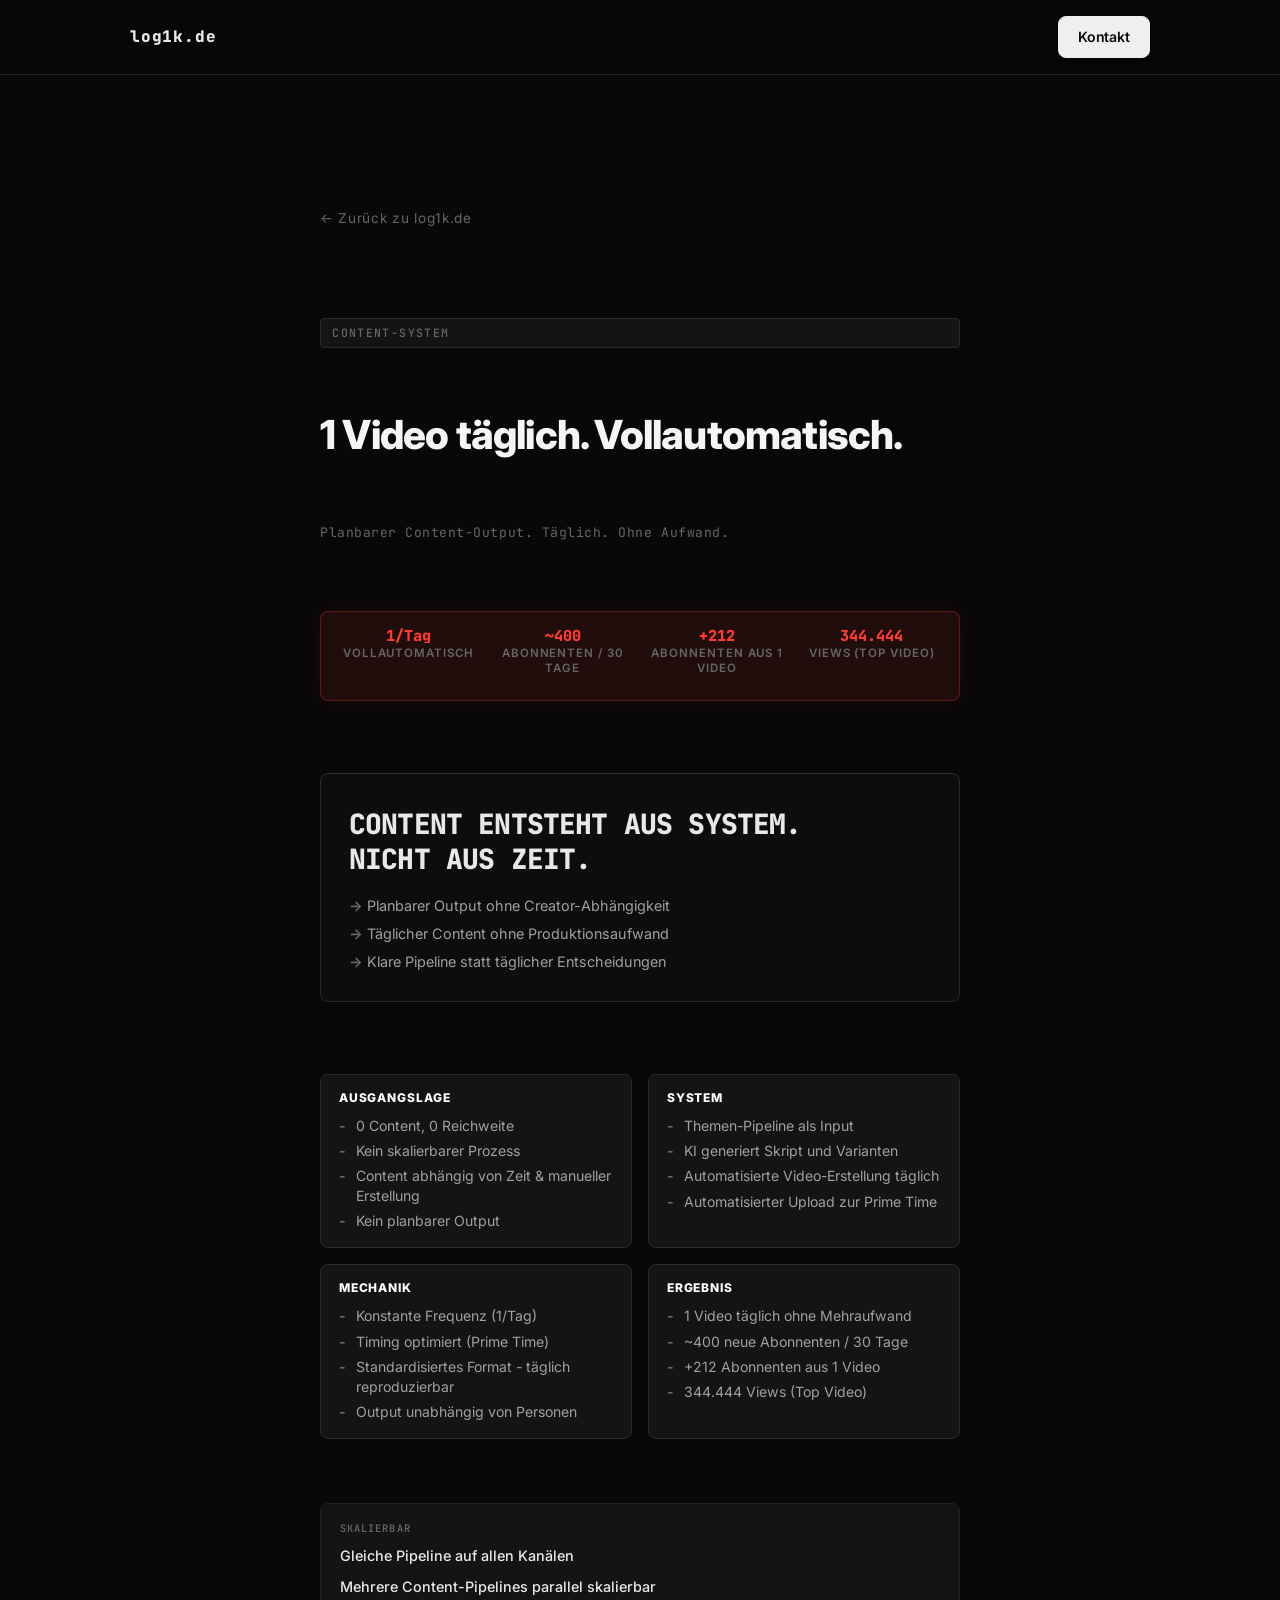
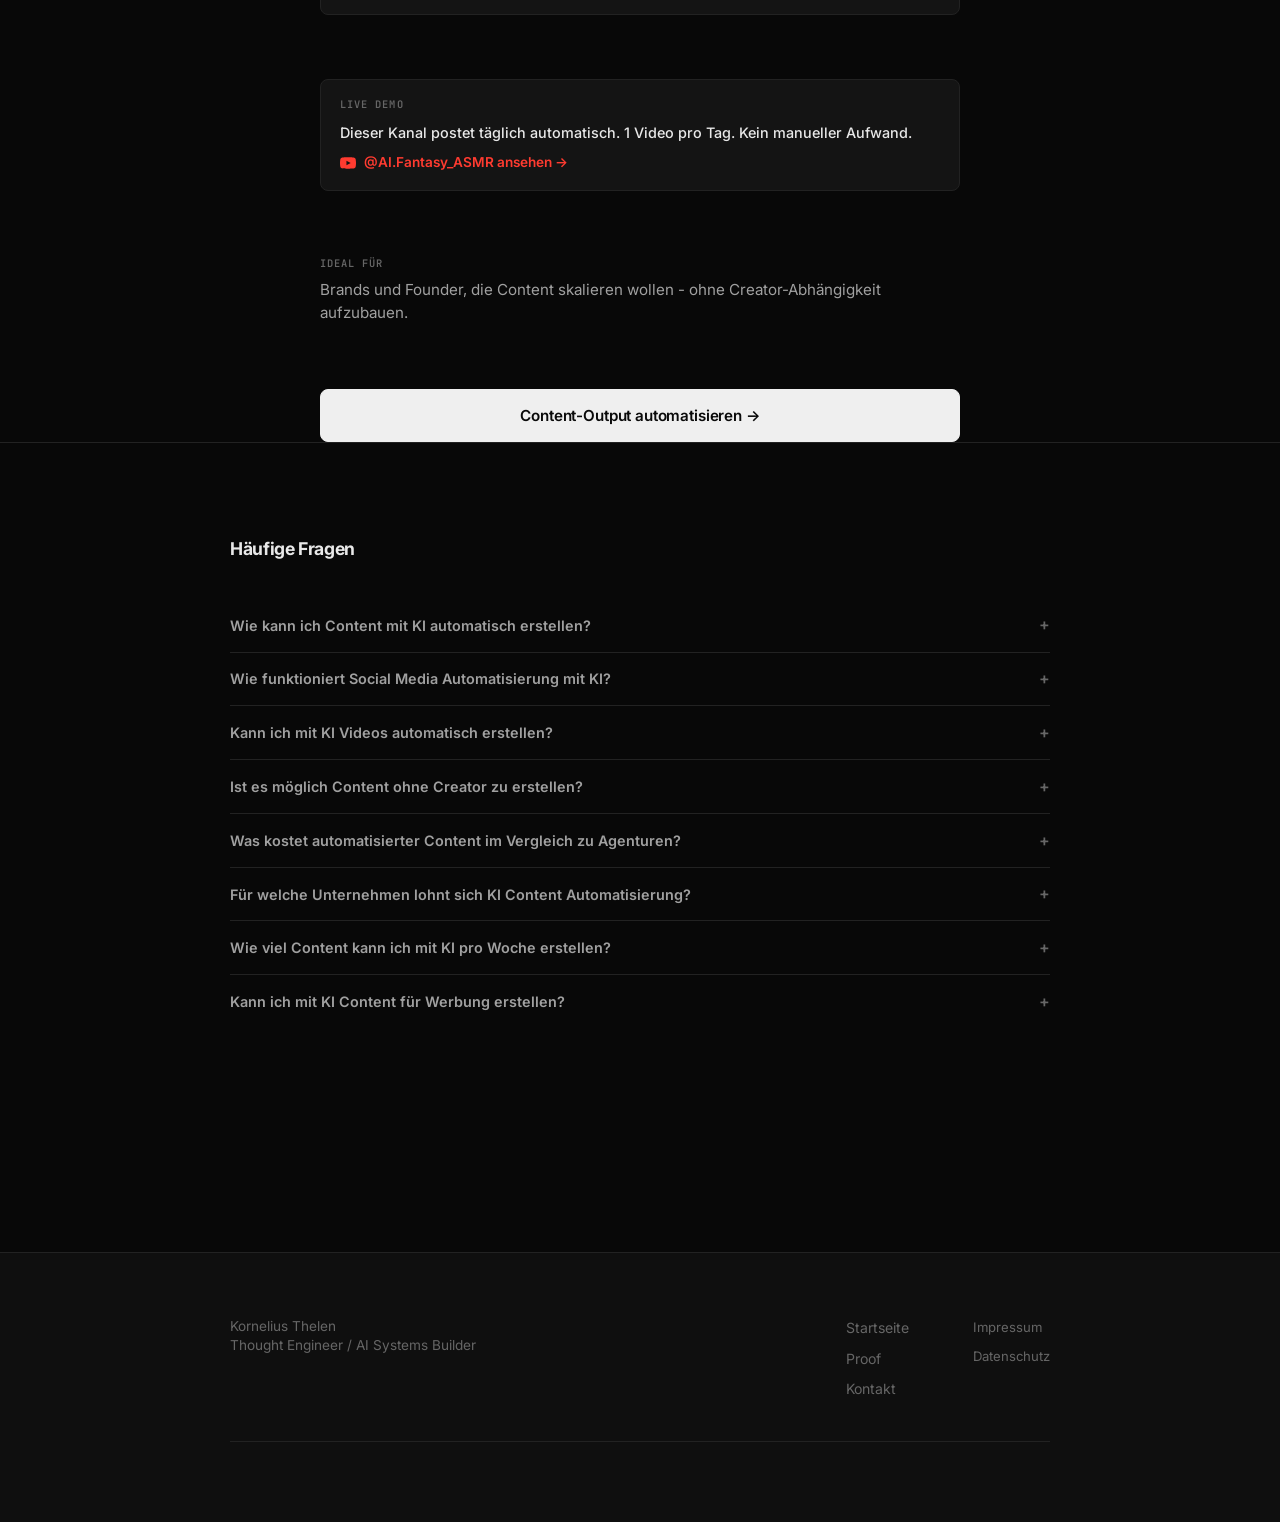
==== content-system.html @ c2e02986 "Rewrite all subpage FAQs: new format with 8 long-tail questions per page Two short sentences per ans" ====
<!DOCTYPE html>
<html lang="de">
<head>
  <meta charset="UTF-8">
  <meta name="viewport" content="width=device-width, initial-scale=1.0">
  <title>Content-System: 1 Video täglich vollautomatisch – Kornelius Thelen</title>
  <meta name="description" content="Planbarer Content-Output. Täglich. Ohne Aufwand. 1 Video/Tag vollautomatisch, ~400 Abonnenten in 30 Tagen, 344.444 Views. Wie das System funktioniert.">
  <link rel="canonical" href="https://log1k.de/content-system">
  <meta property="og:title" content="Content-System: 1 Video täglich. Vollautomatisch.">
  <meta property="og:description" content="Planbarer Content-Output. Täglich. Ohne Aufwand. ~400 Abonnenten / 30 Tage. 344.444 Views (Top Video).">
  <meta property="og:type" content="article">
  <meta property="og:url" content="https://log1k.de/content-system">
  <meta property="og:image" content="https://log1k.de/og-image.jpg">
  <meta property="og:locale" content="de_DE">
  <meta name="twitter:card" content="summary_large_image">
  <meta name="twitter:title" content="Content-System: 1 Video täglich. Vollautomatisch.">
  <meta name="twitter:description" content="Planbarer Content-Output. Täglich. Ohne Aufwand. ~400 Abonnenten / 30 Tage.">
  <meta name="twitter:image" content="https://log1k.de/og-image.jpg">
  <script type="application/ld+json">
  {
    "@context": "https://schema.org",
    "@type": "Article",
    "headline": "Content-System: 1 Video täglich. Vollautomatisch.",
    "description": "Planbarer Content-Output täglich ohne Aufwand durch automatisierte Content-Pipeline.",
    "author": { "@type": "Person", "name": "Kornelius Thelen", "url": "https://log1k.de" },
    "publisher": { "@type": "Person", "name": "Kornelius Thelen", "url": "https://log1k.de" },
    "url": "https://log1k.de/content-system"
  }
  </script>
  <link rel="preconnect" href="https://fonts.googleapis.com">
  <link rel="preconnect" href="https://fonts.gstatic.com" crossorigin>
  <link href="https://fonts.googleapis.com/css2?family=Inter:wght@300;400;500;600;700;800;900&family=JetBrains+Mono:wght@400;500&display=swap" rel="stylesheet">
  <link rel="stylesheet" href="style.css">
  <style>
    .cs-page { padding-top: calc(5rem + var(--space-3xl)); padding-bottom: var(--space-3xl); min-height: 80vh; }
    .cs-body { max-width: 640px; margin: 0 auto; display: flex; flex-direction: column; gap: var(--space-xl); }
    .cs-back { display: inline-flex; align-items: center; gap: 0.4rem; color: var(--text-3); font-size: 0.85rem; text-decoration: none; font-family: var(--font-mono); letter-spacing: 0.05em; transition: color 0.2s; margin-bottom: var(--space-md); }
    .cs-back:hover { color: var(--text); }
  </style>
</head>
<body>

  <nav class="nav" id="nav">
    <div class="nav__inner">
      <a href="/" class="nav__logo" aria-label="log1k.de" style="display:flex;align-items:center;gap:0.5rem;color:var(--text);text-decoration:none;font-weight:800;font-size:1rem;">log1k.de</a>
      <ul class="nav__links" role="list" style="display:none"></ul>
      <a href="/#kontakt" class="btn btn--nav">Kontakt</a>
      <button class="nav__burger" id="navBurger" aria-label="Menu öffnen" aria-expanded="false" style="display:none">
        <span></span><span></span><span></span>
      </button>
    </div>
  </nav>

  <main class="cs-page">
    <div class="container">
      <div class="cs-body">
        <a href="/" class="cs-back">← Zurück zu log1k.de</a>

        <div class="modal__label label label--accent">Content-System</div>
        <h1 style="font-size:clamp(1.75rem,4vw,2.5rem);font-weight:800;line-height:1.15;margin:0;">1 Video täglich. Vollautomatisch.</h1>
        <p class="modal__usecase">Planbarer Content-Output. Täglich. Ohne Aufwand.</p>

        <div class="modal__result-hero">
          <div class="modal__result-item">
            <span class="modal__result-num">1/Tag</span>
            <span class="modal__result-label">vollautomatisch</span>
          </div>
          <div class="modal__result-item">
            <span class="modal__result-num">~400</span>
            <span class="modal__result-label">Abonnenten / 30 Tage</span>
          </div>
          <div class="modal__result-item">
            <span class="modal__result-num">+212</span>
            <span class="modal__result-label">Abonnenten aus 1 Video</span>
          </div>
          <div class="modal__result-item">
            <span class="modal__result-num">344.444</span>
            <span class="modal__result-label">Views (Top Video)</span>
          </div>
        </div>

        <div class="modal__property">
          <p class="modal__property-claim">Content entsteht aus System.<br>Nicht aus Zeit.</p>
          <ul class="modal__list">
            <li>Planbarer Output ohne Creator-Abhängigkeit</li>
            <li>Täglicher Content ohne Produktionsaufwand</li>
            <li>Klare Pipeline statt täglicher Entscheidungen</li>
          </ul>
        </div>

        <div class="modal__blocks">
          <div class="modal__block">
            <h2 style="font-size:0.75rem;font-weight:800;color:#fff;text-transform:uppercase;font-family:var(--font-mono);letter-spacing:0.08em;margin:0 0 0.75rem;">Ausgangslage</h2>
            <ul class="modal__list">
              <li>0 Content, 0 Reichweite</li>
              <li>Kein skalierbarer Prozess</li>
              <li>Content abhängig von Zeit & manueller Erstellung</li>
              <li>Kein planbarer Output</li>
            </ul>
          </div>
          <div class="modal__block">
            <h2 style="font-size:0.75rem;font-weight:800;color:#fff;text-transform:uppercase;font-family:var(--font-mono);letter-spacing:0.08em;margin:0 0 0.75rem;">System</h2>
            <ul class="modal__list">
              <li>Themen-Pipeline als Input</li>
              <li>KI generiert Skript und Varianten</li>
              <li>Automatisierte Video-Erstellung täglich</li>
              <li>Automatisierter Upload zur Prime Time</li>
            </ul>
          </div>
          <div class="modal__block">
            <h2 style="font-size:0.75rem;font-weight:800;color:#fff;text-transform:uppercase;font-family:var(--font-mono);letter-spacing:0.08em;margin:0 0 0.75rem;">Mechanik</h2>
            <ul class="modal__list">
              <li>Konstante Frequenz (1/Tag)</li>
              <li>Timing optimiert (Prime Time)</li>
              <li>Standardisiertes Format - täglich reproduzierbar</li>
              <li>Output unabhängig von Personen</li>
            </ul>
          </div>
          <div class="modal__block">
            <h2 style="font-size:0.75rem;font-weight:800;color:#fff;text-transform:uppercase;font-family:var(--font-mono);letter-spacing:0.08em;margin:0 0 0.75rem;">Ergebnis</h2>
            <ul class="modal__list">
              <li>1 Video täglich ohne Mehraufwand</li>
              <li>~400 neue Abonnenten / 30 Tage</li>
              <li>+212 Abonnenten aus 1 Video</li>
              <li>344.444 Views (Top Video)</li>
            </ul>
          </div>
        </div>

        <div class="modal__example">
          <div class="modal__example-label">Skalierbar</div>
          <p>Gleiche Pipeline auf allen Kanälen</p>
          <p>Mehrere Content-Pipelines parallel skalierbar</p>
        </div>

        <div class="modal__example">
          <div class="modal__example-label">Live Demo</div>
          <p>Dieser Kanal postet täglich automatisch. 1 Video pro Tag. Kein manueller Aufwand.</p>
          <a href="https://www.youtube.com/@AI.Fantasy_ASMR/shorts" target="_blank" rel="noopener" class="modal__link">
            <svg width="16" height="16" viewBox="0 0 24 24" fill="currentColor"><path d="M23.5 6.2a3 3 0 0 0-2.1-2.1C19.5 3.5 12 3.5 12 3.5s-7.5 0-9.4.6A3 3 0 0 0 .5 6.2 31.2 31.2 0 0 0 0 12a31.2 31.2 0 0 0 .5 5.8 3 3 0 0 0 2.1 2.1c1.9.6 9.4.6 9.4.6s7.5 0 9.4-.6a3 3 0 0 0 2.1-2.1A31.2 31.2 0 0 0 24 12a31.2 31.2 0 0 0-.5-5.8zM9.7 15.5V8.5l6.3 3.5-6.3 3.5z"/></svg>
            @AI.Fantasy_ASMR ansehen →
          </a>
        </div>

        <div class="modal__ideal">
          <div class="modal__example-label">Ideal für</div>
          <p>Brands und Founder, die Content skalieren wollen - ohne Creator-Abhängigkeit aufzubauen.</p>
        </div>

        <button class="btn btn--primary" data-open-contact="Content-Pipeline aufsetzen">Content-Output automatisieren →</button>
      </div>
    </div>

  <section class="cs-faq">
    <div class="container">
      <h2 class="cs-faq__title">Häufige Fragen</h2>
      <div class="cs-faq__list">
        <details class="cs-faq__item">
          <summary class="cs-faq__question">Wie kann ich Content mit KI automatisch erstellen?</summary>
          <p class="cs-faq__answer">Mit einem KI-System lassen sich Bilder und Videos automatisiert generieren.<br>Einmal definiert, produziert das System täglich neuen Content - ohne Creator oder Shooting.</p>
        </details>
        <details class="cs-faq__item">
          <summary class="cs-faq__question">Wie funktioniert Social Media Automatisierung mit KI?</summary>
          <p class="cs-faq__answer">Die KI erstellt Inhalte und veröffentlicht sie automatisch auf Plattformen wie Instagram oder TikTok.<br>Format, Timing und Stil werden vorher festgelegt und dann systematisch umgesetzt.</p>
        </details>
        <details class="cs-faq__item">
          <summary class="cs-faq__question">Kann ich mit KI Videos automatisch erstellen?</summary>
          <p class="cs-faq__answer">Ja. KI kann aus Bildern oder Prompts direkt Videos erzeugen.<br>Diese sind sofort für Social Media oder Ads nutzbar - ohne klassische Videoproduktion.</p>
        </details>
        <details class="cs-faq__item">
          <summary class="cs-faq__question">Ist es möglich Content ohne Creator zu erstellen?</summary>
          <p class="cs-faq__answer">Ja. KI-generierte Personas ersetzen klassische Creator vollständig.<br>Der Content entsteht automatisiert und bleibt dabei konsistent im Stil.</p>
        </details>
        <details class="cs-faq__item">
          <summary class="cs-faq__question">Was kostet automatisierter Content im Vergleich zu Agenturen?</summary>
          <p class="cs-faq__answer">Deutlich weniger.<br>Da kein Shooting, kein Team und keine laufende Produktion nötig ist, sinken die Kosten massiv.</p>
        </details>
        <details class="cs-faq__item">
          <summary class="cs-faq__question">Für welche Unternehmen lohnt sich KI Content Automatisierung?</summary>
          <p class="cs-faq__answer">Für alle, die regelmäßig Content brauchen.<br>Besonders sinnvoll ist es für Unternehmen, die skalieren wollen ohne mehr Ressourcen einzusetzen.</p>
        </details>
        <details class="cs-faq__item">
          <summary class="cs-faq__question">Wie viel Content kann ich mit KI pro Woche erstellen?</summary>
          <p class="cs-faq__answer">Theoretisch unbegrenzt.<br>Das System kann täglich Content produzieren, ohne zusätzlichen Aufwand.</p>
        </details>
        <details class="cs-faq__item">
          <summary class="cs-faq__question">Kann ich mit KI Content für Werbung erstellen?</summary>
          <p class="cs-faq__answer">Ja.<br>Die Inhalte werden direkt für Ads aufbereitet und können sofort eingesetzt werden.</p>
        </details>
      </div>
    </div>
  </section>
  </main>

  <footer class="footer">
    <div class="container">
      <div class="footer__inner">
        <div class="footer__brand">
          <p>Kornelius Thelen<br>Thought Engineer / AI Systems Builder</p>
        </div>
        <div class="footer__links">
          <a href="/">Startseite</a>
          <a href="/#proof">Proof</a>
          <a href="mailto:hallo@log1k.de">Kontakt</a>
        </div>
        <div class="footer__legal">
          <a href="/impressum">Impressum</a>
          <a href="/datenschutz">Datenschutz</a>
        </div>
      </div>
    </div>
  </footer>

  <!-- CONTACT MODAL -->
  <div class="modal-overlay" id="contactModal" style="display:none;" role="dialog" aria-modal="true" aria-labelledby="contactModalTitle">
    <div class="modal">
      <button class="modal__close" id="contactModalClose" aria-label="Schließen">
        <svg width="14" height="14" viewBox="0 0 14 14" fill="none"><path d="M1 1L13 13M13 1L1 13" stroke="currentColor" stroke-width="1.5" stroke-linecap="round"/></svg>
      </button>
      <div class="modal__body contact-modal__body">
        <div style="text-align:center;">
          <div class="modal__label label label--accent" style="display:inline-block;margin-bottom:0.5rem;">Kontakt</div>
          <h3 id="contactModalTitle" style="font-size:1.3rem;font-weight:800;">Anfrage</h3>
        </div>
        <div class="contact-success" id="contactSuccess" style="display:none;">
          <p><strong>Nachricht gesendet.</strong><br>Ich melde mich so schnell wie möglich bei dir.</p>
        </div>
        <form id="contactForm" novalidate>
          <input type="text" name="website" tabindex="-1" autocomplete="off" style="display:none">
          <input type="hidden" name="subject" id="contactSubject">
          <div class="cfield" id="field-name">
            <input type="text" id="contactName" name="name" placeholder="Name" required autocomplete="name" style="background:#141414!important;color:#E8E8E8!important;width:100%;display:block;">
            <span class="cfield__error" style="display:none">Bitte gib deinen Namen ein.</span>
          </div>
          <div class="cfield" id="field-email">
            <input type="email" id="contactEmail" name="email" placeholder="E-Mail" required autocomplete="email" style="background:#141414!important;color:#E8E8E8!important;width:100%;display:block;">
            <span class="cfield__error" style="display:none">Bitte gib eine gültige E-Mail-Adresse ein.</span>
          </div>
          <div class="cfield" id="field-message">
            <textarea id="contactMessage" name="message" rows="4" placeholder="Nachricht" required style="background:#141414!important;color:#E8E8E8!important;width:100%;display:block;"></textarea>
            <span class="cfield__error" style="display:none">Bitte schreib eine Nachricht.</span>
          </div>
          <div class="cfield-check" id="field-datenschutz">
            <input type="checkbox" id="contactDatenschutz" required>
            <label for="contactDatenschutz">Ich stimme der Verarbeitung meiner Daten zu. <a href="/datenschutz" target="_blank" rel="noopener">Datenschutzerklärung</a></label>
          </div>
          <div class="cform-error" id="contactFormError" role="alert" style="display:none"></div>
          <button type="submit" class="btn btn--primary" id="contactSubmit" style="width:100%;margin-top:0.25rem;">Nachricht senden</button>
        </form>
      </div>
    </div>
  </div>

  <script src="script.js"></script>
  <script>
    (function () {
      var modal = document.getElementById('contactModal');
      var closeBtn = document.getElementById('contactModalClose');
      var titleEl = document.getElementById('contactModalTitle');
      var subjectEl = document.getElementById('contactSubject');
      var form = document.getElementById('contactForm');
      var submitBtn = document.getElementById('contactSubmit');
      var formError = document.getElementById('contactFormError');
      var formSuccess = document.getElementById('contactSuccess');
      var EMAIL_RE = /^[^\s@]+@[^\s@]+\.[^\s@]+$/;
      function openContactModal(subject) {
        titleEl.textContent = subject;
        subjectEl.value = subject;
        modal.style.display = 'flex';
        requestAnimationFrame(function () { modal.classList.add('open'); });
        document.body.style.overflow = 'hidden';
      }
      function closeContactModal() {
        modal.classList.remove('open');
        modal.addEventListener('transitionend', function () { modal.style.display = 'none'; }, { once: true });
        document.body.style.overflow = '';
      }
      document.addEventListener('click', function (e) {
        var btn = e.target.closest('[data-open-contact]');
        if (btn) { e.preventDefault(); openContactModal(btn.dataset.openContact); }
      });
      closeBtn.addEventListener('click', closeContactModal);
      modal.addEventListener('click', function (e) { if (e.target === modal) closeContactModal(); });
      document.addEventListener('keydown', function (e) { if (e.key === 'Escape' && modal.classList.contains('open')) closeContactModal(); });
      function setFieldError(id, show) {
        var el = document.getElementById(id); if (!el) return;
        var wrap = el.closest('.cfield'); if (!wrap) return;
        wrap.classList[show ? 'add' : 'remove']('has-error');
        var err = wrap.querySelector('.cfield__error');
        if (err) err.style.display = show ? 'block' : 'none';
      }
      function validate(name, email, message) {
        var ok = true;
        var check = document.getElementById('contactDatenschutz');
        setFieldError('contactName', !name); if (!name) ok = false;
        setFieldError('contactEmail', !email || !EMAIL_RE.test(email)); if (!email || !EMAIL_RE.test(email)) ok = false;
        setFieldError('contactMessage', !message); if (!message) ok = false;
        if (check && !check.checked) { check.closest('.cfield-check').classList.add('has-error'); ok = false; }
        else if (check) { check.closest('.cfield-check').classList.remove('has-error'); }
        return ok;
      }
      function setLoading(on) {
        submitBtn.disabled = on;
        submitBtn.textContent = on ? 'Wird gesendet\u2026' : 'Nachricht senden';
      }
      ['contactName', 'contactEmail', 'contactMessage'].forEach(function (id) {
        var el = document.getElementById(id); if (!el) return;
        el.addEventListener('blur', function () {
          var v = el.value.trim();
          if (id === 'contactName') setFieldError(id, !v);
          if (id === 'contactEmail') setFieldError(id, !v || !EMAIL_RE.test(v));
          if (id === 'contactMessage') setFieldError(id, !v);
        });
      });
      form.addEventListener('submit', function (e) {
        e.preventDefault();
        formError.style.display = 'none';
        var name = document.getElementById('contactName').value.trim();
        var email = document.getElementById('contactEmail').value.trim();
        var message = document.getElementById('contactMessage').value.trim();
        var subject = subjectEl.value;
        var website = form.querySelector('[name="website"]').value;
        var fullMessage = (subject ? 'CTA: ' + subject + '\n\n' : '') + message;
        if (!validate(name, email, message)) {
          var first = form.querySelector('.cfield.has-error input, .cfield.has-error textarea');
          if (first) first.focus();
          return;
        }
        if (website) return;
        setLoading(true);
        fetch('https://log1k.de/functions/contact', {
          method: 'POST',
          headers: { 'Content-Type': 'application/json' },
          body: JSON.stringify({ name: name, email: email, message: fullMessage })
        }).then(function (r) {
          if (!r.ok) throw new Error('Server error');
          form.style.display = 'none';
          formSuccess.style.display = 'block';
        }).catch(function () {
          formError.textContent = 'Fehler beim Senden. Bitte versuch es erneut oder schreib direkt an hallo@log1k.de';
          formError.style.display = 'block';
          setLoading(false);
        });
      });
    })();
  </script>
</body>
</html>
---- style.css ----
/* =========================================
   KORNELIUS THELEN - LOG1K.DE
   Premium Dark Design System
   ========================================= */

/* --- RESET & BASE --- */
*, *::before, *::after {
  box-sizing: border-box;
  margin: 0;
  padding: 0;
}

html {
  font-size: 16px;
  scroll-behavior: smooth;
  -webkit-text-size-adjust: 100%;
}

body {
  font-family: 'Inter', -apple-system, BlinkMacSystemFont, 'Segoe UI', sans-serif;
  background-color: #080808;
  color: #E8E8E8;
  line-height: 1.6;
  overflow-x: hidden;
}

img, picture, video, canvas, svg {
  display: block;
  max-width: 100%;
}

input, button, textarea, select {
  font: inherit;
}

p, h1, h2, h3, h4, h5, h6 {
  overflow-wrap: break-word;
}

ul[role="list"] {
  list-style: none;
}

/* --- DESIGN TOKENS --- */
:root {
  --bg:            #080808;
  --bg-2:          #0f0f0f;
  --bg-3:          #141414;
  --bg-4:          #1a1a1a;
  --border:        #222222;
  --border-2:      #2a2a2a;
  --text:          #E8E8E8;
  --text-2:        #A0A0A0;
  --text-3:        #666666;
  --accent:        #FF3B30;
  --accent-dim:    rgba(255, 59, 48, 0.12);
  --accent-hover:  #E02D22;
  --mono:          'JetBrains Mono', 'Courier New', monospace;

  --space-xs:   0.5rem;
  --space-sm:   1rem;
  --space-md:   1.5rem;
  --space-lg:   2.5rem;
  --space-xl:   4rem;
  --space-2xl:  6rem;
  --space-3xl:  8rem;

  --max-w:      900px;
  --max-w-wide: 1100px;

  --radius-sm:  4px;
  --radius-md:  8px;
  --radius-lg:  12px;

  --transition: 0.18s ease;
}

/* --- TYPOGRAPHY SCALE --- */
h1, h2, h3, h4 {
  line-height: 1.1;
  letter-spacing: -0.02em;
  font-weight: 800;
  color: #F5F5F5;
}

h1 { font-size: clamp(2.4rem, 5.5vw, 4.2rem); }
h2 { font-size: clamp(1.9rem, 4vw, 3rem); }
h3 { font-size: clamp(1.2rem, 2.5vw, 1.6rem); }
h4 { font-size: 1.1rem; font-weight: 700; }

p {
  color: var(--text-2);
  font-size: 1.05rem;
  max-width: 68ch;
}

strong { color: var(--text); font-weight: 600; }

a {
  color: inherit;
  text-decoration: none;
  transition: color var(--transition);
}

/* --- LAYOUT --- */
.container {
  width: 100%;
  max-width: var(--max-w);
  margin: 0 auto;
  padding: 0 var(--space-lg);
}

.section {
  padding: var(--space-3xl) 0;
  border-top: 1px solid var(--border);
}

.section__label {
  margin-bottom: var(--space-md);
}

.section__headline {
  margin-bottom: var(--space-md);
}

.section__intro {
  font-size: 1.15rem;
  margin-bottom: var(--space-xl);
  max-width: 60ch;
  color: var(--text-2);
}

/* --- LABELS --- */
.label {
  display: inline-block;
  font-family: var(--mono);
  font-size: 0.72rem;
  font-weight: 500;
  letter-spacing: 0.12em;
  text-transform: uppercase;
  color: var(--text-3);
  padding: 0.3rem 0.7rem;
  border: 1px solid var(--border-2);
  border-radius: var(--radius-sm);
  background: var(--bg-3);
}

.label--accent {
  color: var(--text-3);
  border-color: var(--border-2);
  background: var(--bg-3);
}

/* --- ACCENT --- */
.accent {
  color: var(--accent);
}

/* --- BUTTONS --- */
.btn {
  display: inline-flex;
  align-items: center;
  justify-content: center;
  gap: 0.5rem;
  padding: 0.85rem 1.75rem;
  border-radius: var(--radius-md);
  font-size: 0.95rem;
  font-weight: 600;
  letter-spacing: -0.01em;
  cursor: pointer;
  border: 1.5px solid transparent;
  transition: all var(--transition);
  white-space: nowrap;
}

.btn--primary {
  background: #EFEFEF;
  color: #0A0A0A;
  border-color: #EFEFEF;
}

.btn--primary:hover {
  background: #FFFFFF;
  border-color: #FFFFFF;
  transform: translateY(-1px);
  box-shadow: 0 4px 20px rgba(255, 255, 255, 0.08);
}

.btn--primary:focus-visible {
  outline: 2px solid #FFFFFF;
  outline-offset: 3px;
}

.btn--primary:active {
  background: #D4D4D4;
  border-color: #D4D4D4;
  transform: translateY(0);
  box-shadow: none;
}

.btn--ghost {
  background: transparent;
  color: var(--text-2);
  border-color: rgba(255,255,255,0.15);
}

.btn--ghost:hover {
  color: var(--text);
  border-color: rgba(255,255,255,0.30);
  background: rgba(255,255,255,0.04);
}

.btn--outline {
  background: transparent;
  color: var(--text);
  border-color: var(--border-2);
}

.btn--outline:hover {
  border-color: var(--text-3);
}

.btn--nav {
  margin-left: auto;
  padding: 0.55rem 1.2rem;
  font-size: 0.88rem;
  background: #EFEFEF;
  color: #0A0A0A;
  border-color: #EFEFEF;
}

.btn--nav:hover {
  background: #FFFFFF;
  border-color: #FFFFFF;
}

.btn--nav:active {
  background: #D4D4D4;
  border-color: #D4D4D4;
}

.btn--large {
  padding: 1.1rem 2.5rem;
  font-size: 1.05rem;
}

/* === NAVIGATION === */
.nav {
  position: fixed;
  top: 0;
  left: 0;
  right: 0;
  z-index: 100;
  background: rgba(8, 8, 8, 0.92);
  backdrop-filter: blur(16px);
  -webkit-backdrop-filter: blur(16px);
  border-bottom: 1px solid var(--border);
  transition: background var(--transition);
}

.nav__inner {
  display: flex;
  align-items: center;
  gap: var(--space-lg);
  max-width: var(--max-w-wide);
  margin: 0 auto;
  padding: 1rem var(--space-lg);
}

.nav__logo {
  font-family: var(--mono);
  font-size: 1.1rem;
  font-weight: 700;
  color: var(--text);
  letter-spacing: 0.05em;
  flex-shrink: 0;
}

.nav__links {
  display: flex;
  align-items: center;
  gap: var(--space-lg);
  list-style: none;
}

.nav__links a {
  font-size: 0.9rem;
  color: var(--text-3);
  font-weight: 500;
  transition: color var(--transition);
}

.nav__links a:hover {
  color: var(--text);
}

.nav__links a.active {
  color: var(--accent);
}

.nav__burger {
  display: none;
  flex-direction: column;
  gap: 5px;
  background: none;
  border: none;
  cursor: pointer;
  padding: 4px;
  margin-left: auto;
}

.nav__burger span {
  display: block;
  width: 22px;
  height: 2px;
  background: var(--text-2);
  transition: all var(--transition);
  border-radius: 2px;
}

.nav__burger.active span:nth-child(1) {
  transform: translateY(7px) rotate(45deg);
}
.nav__burger.active span:nth-child(2) {
  opacity: 0;
}
.nav__burger.active span:nth-child(3) {
  transform: translateY(-7px) rotate(-45deg);
}

.nav__mobile {
  display: none;
  flex-direction: column;
  gap: var(--space-sm);
  padding: var(--space-sm) var(--space-lg) var(--space-md);
  border-top: 1px solid var(--border);
}

.nav__mobile.open {
  display: flex;
}

.nav__mobile a {
  font-size: 1rem;
  color: var(--text-2);
  font-weight: 500;
  padding: 0.4rem 0;
}

.nav__mobile a:hover {
  color: var(--text);
}

/* === HERO === */
.hero {
  padding-top: calc(var(--space-3xl) + 70px);
  padding-bottom: var(--space-3xl);
  background: var(--bg);
  border-bottom: 1px solid var(--border);
}

.hero__label {
  margin-bottom: var(--space-md);
}

.hero__headline {
  font-size: clamp(2.8rem, 6vw, 4.8rem);
  line-height: 1.05;
  letter-spacing: -0.03em;
  margin-bottom: var(--space-md);
}

.hero__sub {
  font-size: clamp(1.05rem, 2vw, 1.25rem);
  color: var(--text-2);
  max-width: 55ch;
  margin-bottom: var(--space-lg);
}

.hero__tension {
  border-left: 3px solid var(--accent);
  padding-left: var(--space-md);
  margin-bottom: var(--space-xl);
}

.hero__tension p {
  font-size: 1rem;
  color: var(--text-3);
  max-width: none;
}

.hero__cta {
  display: flex;
  align-items: center;
  gap: var(--space-sm);
  flex-wrap: wrap;
  margin-bottom: var(--space-xl);
}

.hero__stat {
  display: flex;
  align-items: center;
  gap: var(--space-lg);
  padding-top: var(--space-xl);
  border-top: 1px solid var(--border);
  flex-wrap: wrap;
}

.stat__divider {
  width: 1px;
  height: 40px;
  background: var(--border-2);
  flex-shrink: 0;
}

.stat {
  display: flex;
  flex-direction: column;
  gap: 0.3rem;
}

.stat__number {
  font-size: 2rem;
  font-weight: 800;
  color: var(--accent);
  letter-spacing: -0.04em;
  line-height: 1;
  font-family: var(--mono);
}

.stat__label {
  font-size: 0.82rem;
  color: var(--text-3);
  max-width: 22ch;
}

/* === PROBLEM === */
.problem {
  background: var(--bg);
}

.problem__grid {
  display: grid;
  grid-template-columns: repeat(2, 1fr);
  gap: var(--space-lg);
  margin-bottom: var(--space-xl);
}

.problem__item {
  background: var(--bg-3);
  border: 1px solid var(--border);
  border-radius: var(--radius-lg);
  padding: var(--space-lg);
  transition: border-color var(--transition);
}

.problem__item:hover {
  border-color: var(--border-2);
}

.problem__number {
  font-family: var(--mono);
  font-size: 0.72rem;
  font-weight: 500;
  color: var(--accent);
  letter-spacing: 0.1em;
  margin-bottom: var(--space-sm);
}

.problem__item h3 {
  font-size: 1.15rem;
  margin-bottom: var(--space-sm);
  color: var(--text);
}

.problem__item p {
  font-size: 0.95rem;
  color: var(--text-2);
  max-width: none;
}

.problem__conclusion {
  text-align: center;
  padding: var(--space-xl) 0;
}

.problem__verdict {
  font-size: clamp(1.25rem, 3vw, 1.75rem);
  font-weight: 800;
  color: var(--text);
  line-height: 1.25;
  letter-spacing: -0.03em;
  margin-bottom: var(--space-md);
}

.highlight-text {
  font-size: clamp(1.3rem, 3vw, 1.9rem);
  font-weight: 700;
  color: var(--text);
  line-height: 1.3;
  max-width: none;
  letter-spacing: -0.02em;
}

/* === PROOF === */
.proof {
  background: var(--bg-2);
}

.case-study {
  border: 1px solid var(--border);
  border-radius: var(--radius-lg);
  overflow: hidden;
  margin-bottom: var(--space-xl);
}

.case-study__header {
  background: var(--bg-3);
  padding: var(--space-lg);
  border-bottom: 1px solid var(--border);
}

.case-study__header .label {
  margin-bottom: var(--space-sm);
}

.case-study__header h3 {
  font-size: clamp(1.2rem, 2.8vw, 1.7rem);
  color: var(--text);
}

.case-study__body {
  display: grid;
  grid-template-columns: repeat(2, 1fr);
  grid-template-rows: auto auto;
  gap: 0;
}

.case-study__situation,
.case-study__diagnosis,
.case-study__action {
  padding: var(--space-lg);
  border-right: 1px solid var(--border);
  border-bottom: 1px solid var(--border);
}

.case-study__action {
  border-right: none;
}

.case-study__result {
  padding: var(--space-lg);
  border-bottom: 1px solid var(--border);
  display: flex;
  align-items: center;
  justify-content: center;
  background: var(--accent-dim);
}

.case-study__situation h4,
.case-study__diagnosis h4,
.case-study__action h4 {
  font-size: 0.8rem;
  font-family: var(--mono);
  text-transform: uppercase;
  letter-spacing: 0.1em;
  color: var(--text-3);
  margin-bottom: var(--space-sm);
  font-weight: 500;
}

.case-study__situation p,
.case-study__diagnosis p,
.case-study__action p {
  font-size: 0.92rem;
  color: var(--text-2);
  max-width: none;
  margin-bottom: 0.6rem;
}

.case-study__situation p:last-child,
.case-study__diagnosis p:last-child {
  color: var(--text);
  font-weight: 600;
  margin-bottom: 0;
}

.action-list {
  list-style: none;
  display: flex;
  flex-direction: column;
  gap: 0.4rem;
}

.action-list li {
  font-size: 0.9rem;
  color: var(--text-2);
  padding-left: 1.2rem;
  position: relative;
}

.action-list li::before {
  content: '-';
  position: absolute;
  left: 0;
  color: var(--accent);
}

.result-box {
  text-align: center;
}

.result-box__number {
  display: block;
  font-size: 3.5rem;
  font-weight: 900;
  color: var(--accent);
  font-family: var(--mono);
  letter-spacing: -0.04em;
  line-height: 1;
  margin-bottom: 0.4rem;
}

.result-box__label {
  display: block;
  font-size: 0.85rem;
  font-weight: 600;
  color: var(--text);
  text-transform: uppercase;
  letter-spacing: 0.08em;
  margin-bottom: var(--space-sm);
}

.result-box__note {
  font-size: 0.82rem;
  color: var(--text-3);
  max-width: 28ch;
  margin: 0 auto;
}

.case-study__lesson {
  padding: var(--space-md) var(--space-lg);
  background: var(--bg-4);
}

.case-study__lesson p {
  font-size: 0.95rem;
  color: var(--text-2);
  max-width: none;
  font-style: italic;
}

.proof__example-btns {
  display: grid;
  grid-template-columns: repeat(5, 1fr);
  gap: 0.6rem;
  margin-bottom: var(--space-xl);
}

.proof__btn {
  width: 100%;
  font-size: 0.82rem;
  padding: 0.75rem 0.5rem;
  text-align: center;
}

@media (max-width: 700px) {
  .proof__example-btns {
    grid-template-columns: repeat(2, 1fr);
  }
  .proof__example-btns .proof__btn:last-child:nth-child(odd) {
    grid-column: span 2;
  }
}

/* === MODALS === */
.modal-overlay {
  position: fixed;
  inset: 0;
  background: rgba(0, 0, 0, 0.75);
  backdrop-filter: blur(6px);
  -webkit-backdrop-filter: blur(6px);
  z-index: 200;
  display: none;
  align-items: center;
  justify-content: center;
  padding: 1.5rem;
  opacity: 0;
  transition: opacity 0.2s ease;
}

.modal-overlay.open {
  opacity: 1;
}

.modal {
  background: var(--bg-2);
  border: 1px solid var(--border-2);
  border-radius: var(--radius-lg);
  width: 100%;
  max-width: 580px;
  max-height: 85vh;
  overflow-y: auto;
  position: relative;
  transform: translateY(16px) scale(0.97);
  transition: transform 0.22s ease;
}

.modal-overlay.open .modal {
  transform: translateY(0) scale(1);
}

.modal__close {
  position: sticky;
  top: 1rem;
  float: right;
  margin: 1rem 1rem 0 0;
  background: var(--bg-3);
  border: 1px solid var(--border);
  border-radius: var(--radius-sm);
  color: var(--text-3);
  cursor: pointer;
  padding: 6px;
  display: flex;
  align-items: center;
  transition: color var(--transition);
  z-index: 1;
}

.modal__close:hover { color: var(--text); }

.modal__body {
  padding: 1.5rem 2rem 2rem;
  display: flex;
  flex-direction: column;
  gap: 1.2rem;
  clear: both;
}

.modal__body h3 {
  font-size: clamp(1.1rem, 2.5vw, 1.4rem);
  line-height: 1.2;
}

.modal__body p { font-size: 0.95rem; color: var(--text-2); max-width: none; }

.modal__label { margin-bottom: 0; }

/* Modal: case rows (CRM) */
.modal__case {
  display: flex;
  flex-direction: column;
  gap: 0;
  border: 1px solid var(--border);
  border-radius: var(--radius-md);
  overflow: hidden;
}

.modal__case-row {
  padding: 1rem 1.2rem;
  border-bottom: 1px solid var(--border);
}

.modal__case-row:last-child { border-bottom: none; }

.modal__case-label {
  display: block;
  font-family: var(--mono);
  font-size: 0.65rem;
  font-weight: 600;
  text-transform: uppercase;
  letter-spacing: 0.1em;
  color: var(--text-3);
  margin-bottom: 0.4rem;
}

.modal__case-row p { font-size: 0.9rem; color: var(--text-2); max-width: none; margin-bottom: 0.3rem; }
.modal__case-row p:last-child { margin-bottom: 0; }

.modal__result {
  padding: 1.2rem;
  background: var(--accent-dim);
  text-align: center;
  border-top: 1px solid rgba(255,59,48,0.2);
}

.modal__result-number {
  display: block;
  font-size: 2.8rem;
  font-weight: 900;
  color: var(--accent);
  font-family: var(--mono);
  letter-spacing: -0.04em;
  line-height: 1;
}

.modal__result-label {
  display: block;
  font-size: 0.75rem;
  font-weight: 600;
  text-transform: uppercase;
  letter-spacing: 0.08em;
  color: var(--text-3);
  margin-bottom: 0.5rem;
}

.modal__result p { font-size: 0.82rem; color: var(--text-3); max-width: none; font-style: italic; }

/* Modal: two-column blocks */
.modal__blocks {
  display: grid;
  grid-template-columns: repeat(2, 1fr);
  gap: 1rem;
}

.modal__block {
  background: var(--bg-3);
  border: 1px solid #2A2A2A;
  border-radius: var(--radius-md);
  padding: 1rem 1.1rem;
}

.modal__block--result {
  background: #1c1c1c;
  border: 1px solid #383838;
  box-shadow: 0 0 18px rgba(255,255,255,0.04);
}

.modal__block h4 {
  font-size: 0.82rem;
  font-family: var(--mono);
  text-transform: uppercase;
  letter-spacing: 0.08em;
  color: #fff;
  font-weight: 800;
  margin-bottom: 0.7rem;
}

.modal__list {
  list-style: none;
  display: flex;
  flex-direction: column;
  gap: 0.35rem;
}

.modal__list li {
  font-size: 0.88rem;
  color: var(--text-2);
  padding-left: 1.1rem;
  position: relative;
  line-height: 1.4;
}

.modal__list li::before {
  content: '-';
  position: absolute;
  left: 0;
  color: #666;
  font-weight: 700;
}

@media (max-width: 480px) {
  .modal__blocks { grid-template-columns: 1fr; }
  .modal__body { padding: 1.2rem 1.2rem 1.5rem; }
}

/* Modal: use case subtitle */
.modal__usecase {
  font-size: 0.82rem;
  color: var(--text-3);
  font-family: var(--mono);
  letter-spacing: 0.04em;
  margin-bottom: 0.25rem;
  max-width: none;
}

/* Modal: dominant result hero */
.modal__result-hero {
  display: grid;
  grid-template-columns: repeat(4, minmax(0, 1fr));
  gap: 0.75rem;
  background: rgba(255, 59, 48, 0.10);
  border: 1px solid rgba(255,59,48,0.28);
  border-radius: var(--radius-md);
  padding: 1rem;
  box-shadow: 0 0 24px rgba(255, 59, 48, 0.08);
}

@media (max-width: 480px) {
  .modal__result-hero { grid-template-columns: repeat(2, 1fr); }
}

.modal__result-item {
  display: flex;
  flex-direction: column;
  align-items: center;
  text-align: center;
  gap: 0.2rem;
}

.modal__result-item--dominant .modal__result-num {
  transition: color 0.3s ease;
}

.modal__result-item--dominant.is-final .modal__result-num {
  color: #fff !important;
}

.modal__result-item--dominant.is-final .modal__result-label {
  color: var(--text-2);
  font-weight: 600;
}

.modal__result-hero:has(.modal__result-item--dominant.is-final) .modal__result-item:not(.modal__result-item--dominant) .modal__result-num {
  opacity: 0.55;
  transition: opacity 0.4s ease;
}

.modal__result-hero:has(.modal__result-item--dominant.is-final) .modal__result-item:not(.modal__result-item--dominant) .modal__result-label {
  opacity: 0.45;
  transition: opacity 0.4s ease;
}

.modal__result-num {
  font-size: clamp(0.8rem, 2vw, 0.95rem);
  font-weight: 800;
  color: var(--accent);
  font-family: var(--mono);
  line-height: 1;
  display: inline-block;
  white-space: nowrap;
  overflow: hidden;
  max-width: 100%;
}
@keyframes stat-tick {
  0%   { opacity: 0; transform: translateY(6px); }
  100% { opacity: 1; transform: translateY(0); }
}
.modal__result-num.stat-tick {
  animation: stat-tick 0.18s ease-out forwards;
}

.modal__result-label {
  font-size: 0.72rem;
  color: var(--text-3);
  line-height: 1.3;
}

/* Modal: system-eigenschaft - headline section */
.modal__property {
  background: rgba(255, 255, 255, 0.02);
  border: 1px solid #2A2A2A;
  border-radius: var(--radius-md);
  padding: 2rem 1.75rem 1.75rem;
  display: flex;
  flex-direction: column;
  gap: 1.25rem;
  margin: 0.5rem 0;
}

.modal__property-claim {
  font-size: clamp(1.25rem, 3.5vw, 1.75rem);
  font-weight: 800;
  color: var(--text);
  max-width: none;
  line-height: 1.25;
  letter-spacing: -0.03em;
  text-transform: uppercase;
  font-family: var(--mono);
}

.modal__property .modal__list {
  gap: 0.5rem;
}

.modal__property .modal__list li {
  font-size: 0.9rem;
  color: var(--text-2);
}

.modal__property .modal__list li::before {
  content: '→';
  color: #666;
}

/* Modal: ideal für block */
.modal__ideal {
  display: flex;
  flex-direction: column;
  gap: 0.5rem;
}

.modal__ideal p {
  font-size: 0.95rem;
  color: var(--text-2);
  line-height: 1.5;
}

/* Modal: example block with link */
.modal__example {
  background: var(--bg-3);
  border: 1px solid var(--border);
  border-radius: var(--radius-md);
  padding: 1rem 1.2rem;
  display: flex;
  flex-direction: column;
  gap: 0.5rem;
}

.modal__example-label {
  font-family: var(--mono);
  font-size: 0.65rem;
  font-weight: 600;
  text-transform: uppercase;
  letter-spacing: 0.1em;
  color: var(--text-3);
}

.modal__example p {
  font-size: 0.9rem;
  color: var(--text);
  font-weight: 500;
  max-width: none;
}

.modal__link {
  display: inline-flex;
  align-items: center;
  gap: 0.5rem;
  font-size: 0.85rem;
  font-weight: 600;
  color: var(--accent);
  text-decoration: none;
  transition: opacity var(--transition);
}

.modal__link:hover { opacity: 0.75; }
.modal__link svg { flex-shrink: 0; }

.modal__faq {
  margin-top: var(--space-xl);
  border-top: 1px solid var(--border);
  padding-top: var(--space-lg);
}

.modal__faq-item {
  border-bottom: 1px solid var(--border);
}

.modal__faq-item:last-child {
  border-bottom: none;
}

.modal__faq-question {
  font-size: 0.85rem;
  font-weight: 600;
  color: var(--text-2);
  padding: 0.75rem 0;
  cursor: pointer;
  list-style: none;
  display: flex;
  justify-content: space-between;
  align-items: center;
  gap: 0.5rem;
}

.modal__faq-question::-webkit-details-marker { display: none; }

.modal__faq-question::after {
  content: '+';
  font-size: 1rem;
  color: var(--text-3);
  flex-shrink: 0;
}

details[open] .modal__faq-question::after {
  content: '−';
}

.modal__faq-answer {
  font-size: 0.82rem;
  color: var(--text-3);
  line-height: 1.6;
  padding: 0 0 0.75rem;
  margin: 0;
}

/* Modal: photo card fan */
.modal__cards {
  display: flex;
  justify-content: center;
  align-items: flex-end;
  height: 220px;
  position: relative;
  margin: 0.5rem 0;
}

.modal__card {
  position: absolute;
  width: 130px;
  height: 190px;
  border: none;
  padding: 0;
  cursor: pointer;
  border-radius: 8px;
  overflow: hidden;
  box-shadow: 0 8px 24px rgba(0,0,0,0.5);
  transition: transform 0.75s cubic-bezier(0.34, 1.2, 0.64, 1), box-shadow 0.75s ease;
  background: var(--bg-3);
}

.modal__card:nth-child(1) {
  transform: rotate(-8deg) translateX(-80px) translateY(10px);
  z-index: 1;
}
.modal__card:nth-child(2) {
  transform: rotate(0deg);
  z-index: 2;
}
.modal__card:nth-child(3) {
  transform: rotate(8deg) translateX(80px) translateY(10px);
  z-index: 1;
}

.modal__card:hover {
  transform: rotate(0deg) translateY(-14px) !important;
  z-index: 3;
  box-shadow: 0 20px 44px rgba(0,0,0,0.65);
}

.modal__card img {
  width: 100%;
  height: 100%;
  object-fit: cover;
  display: block;
  pointer-events: none;
}

/* Lightbox */
.lightbox {
  position: fixed;
  inset: 0;
  background: rgba(0,0,0,0.92);
  z-index: 500;
  display: none;
  align-items: center;
  justify-content: center;
  padding: 1.5rem;
}

.lightbox.open { display: flex; }

.lightbox__img {
  max-width: 90vw;
  max-height: 90vh;
  object-fit: contain;
  border-radius: 8px;
  box-shadow: 0 8px 48px rgba(0,0,0,0.8);
}

.lightbox__close {
  position: absolute;
  top: 1.2rem;
  right: 1.2rem;
  background: rgba(255,255,255,0.1);
  border: 1px solid rgba(255,255,255,0.15);
  border-radius: var(--radius-sm);
  color: #fff;
  cursor: pointer;
  padding: 8px;
  display: flex;
  align-items: center;
  transition: background var(--transition);
}

.lightbox__close:hover { background: rgba(255,255,255,0.2); }

.proof__cta {
  text-align: center;
  display: flex;
  align-items: center;
  justify-content: center;
  gap: 0.75rem;
  flex-wrap: wrap;
}

.vf-demo-btn {
  display: flex;
  align-items: center;
  gap: 0.5rem;
}

/* Modal: live demo block */
.modal__live-demo {
  background: var(--bg-3);
  border: 1px solid var(--border-2);
  border-radius: var(--radius-md);
  padding: 1rem 1.1rem;
  display: flex;
  flex-direction: column;
  gap: 0.4rem;
}

/* === FRAMEWORK === */
.framework {
  background: var(--bg);
}

.framework__pillars {
  display: flex;
  flex-direction: column;
  gap: 0;
  margin-bottom: var(--space-xl);
}

.pillar {
  display: grid;
  grid-template-columns: 60px 1fr;
  gap: var(--space-lg);
  padding: var(--space-lg) 0;
  border-bottom: 1px solid var(--border);
  opacity: 0;
  transform: translateY(14px);
  transition: opacity 0.25s ease, transform 0.25s ease;
}

.pillar:nth-child(1) { transition-delay: 0ms; }
.pillar:nth-child(2) { transition-delay: 500ms; }
.pillar:nth-child(3) { transition-delay: 1000ms; }

.pillar.is-visible {
  opacity: 1;
  transform: translateY(0);
}

.pillar:first-child {
  padding-top: 0;
}

.pillar__step {
  display: flex;
  flex-direction: column;
  align-items: center;
  padding-top: 0.2rem;
}

.pillar__index {
  font-family: var(--mono);
  font-size: 0.7rem;
  font-weight: 700;
  color: #fff;
  letter-spacing: 0.1em;
  background: rgba(255,255,255,0.06);
  border: 1px solid rgba(255,255,255,0.15);
  width: 36px;
  height: 36px;
  border-radius: 50%;
  display: flex;
  align-items: center;
  justify-content: center;
  flex-shrink: 0;
}

.pillar__connector {
  flex: 1;
  width: 1px;
  background: var(--border);
  margin-top: 8px;
  min-height: 20px;
}

.pillar:last-child .pillar__connector {
  display: none;
}

.pillar__content h3 {
  font-size: 1.3rem;
  margin-bottom: var(--space-sm);
  color: var(--text);
}

.pillar__content p {
  font-size: 0.95rem;
  margin-bottom: var(--space-sm);
  color: var(--text-2);
  max-width: none;
}

.pillar__points {
  list-style: none;
  display: flex;
  flex-direction: column;
  gap: 0.3rem;
}

.pillar__points li {
  font-size: 0.88rem;
  color: var(--text-3);
  padding-left: 1.2rem;
  position: relative;
}

.pillar__points li::before {
  content: '-';
  position: absolute;
  left: 0;
  color: var(--border-2);
}

.framework__formula {
  background: #222222;
  border: 1px solid #333333;
  border-radius: var(--radius-lg);
  padding: calc(var(--space-lg) * 1.13);
}

.formula {
  display: flex;
  align-items: center;
  gap: var(--space-sm);
  flex-wrap: wrap;
  justify-content: center;
}

.formula__part {
  font-size: 0.95rem;
  font-weight: 600;
  color: var(--text);
  background: var(--bg-4);
  border: 1px solid var(--border-2);
  border-radius: var(--radius-sm);
  padding: 0.5rem 0.9rem;
  white-space: nowrap;
}

.formula__op {
  font-size: 1.2rem;
  font-weight: 700;
  color: var(--text-3);
  font-family: var(--mono);
}

.formula__result {
  font-size: 0.95rem;
  font-weight: 700;
  color: #fff;
  background: rgba(255,255,255,0.07);
  border: 1px solid rgba(255,255,255,0.18);
  border-radius: var(--radius-sm);
  padding: 0.5rem 0.9rem;
  white-space: nowrap;
}

.pillar--lead .pillar__content h3 {
  color: #fff;
  font-size: 1.45rem;
}


/* === MASTERCLASS === */
.masterclass {
  background: var(--bg-2);
}

.masterclass__modules {
  display: flex;
  flex-direction: column;
  gap: 0;
  margin-bottom: var(--space-xl);
  border: 1px solid var(--border);
  border-radius: var(--radius-lg);
  overflow: hidden;
}

.module {
  padding: var(--space-lg);
  border-bottom: 1px solid var(--border);
  transition: background var(--transition);
}

.module:last-child {
  border-bottom: none;
}

.module:hover {
  background: var(--bg-3);
}

.module__header {
  display: flex;
  align-items: baseline;
  gap: var(--space-md);
  margin-bottom: var(--space-sm);
  flex-wrap: wrap;
}

.module__number {
  font-family: var(--mono);
  font-size: 0.7rem;
  font-weight: 600;
  color: var(--accent);
  letter-spacing: 0.12em;
  text-transform: uppercase;
  flex-shrink: 0;
}

.module__title {
  font-size: 1.2rem;
  font-weight: 700;
  color: var(--text);
}

.module__desc {
  font-size: 0.93rem;
  color: var(--text-2);
  margin-bottom: var(--space-sm);
  max-width: none;
}

.module__outputs {
  list-style: none;
  display: flex;
  flex-direction: column;
  gap: 0.3rem;
}

.module__outputs li {
  font-size: 0.85rem;
  color: var(--text-3);
  padding-left: 1.2rem;
  position: relative;
}

.module__outputs li::before {
  content: '→';
  position: absolute;
  left: 0;
  color: var(--accent);
  font-size: 0.8rem;
}

.masterclass__outcome {
  background: var(--bg-3);
  border: 1px solid var(--border);
  border-radius: var(--radius-lg);
  padding: var(--space-lg);
  margin-bottom: var(--space-xl);
}

.masterclass__outcome h3 {
  font-size: 1.1rem;
  margin-bottom: var(--space-md);
  color: var(--text);
}

.outcome__grid {
  display: grid;
  grid-template-columns: repeat(2, 1fr);
  gap: var(--space-sm);
}

.outcome__item {
  display: flex;
  align-items: flex-start;
  gap: 0.8rem;
}

.outcome__check {
  color: var(--accent);
  font-weight: 700;
  font-family: var(--mono);
  flex-shrink: 0;
  margin-top: 0.15rem;
}

.outcome__item p {
  font-size: 0.9rem;
  color: var(--text-2);
  max-width: none;
}

.masterclass__cta {
  text-align: center;
}

.masterclass__cta-note {
  margin-top: var(--space-sm);
  font-size: 0.82rem;
  color: var(--text-3);
  max-width: none;
  text-align: center;
}

/* === PROZESS === */
.prozess {
  background: var(--bg);
}

.prozess__steps {
  display: flex;
  flex-direction: column;
  gap: 0;
  margin-bottom: var(--space-xl);
}

.step {
  display: grid;
  grid-template-columns: 56px 1fr;
  gap: var(--space-md);
  padding: var(--space-lg) 0;
  border-bottom: 1px solid var(--border);
}

.step:last-child {
  border-bottom: none;
}

.step__number {
  font-family: var(--mono);
  font-size: 0.72rem;
  font-weight: 700;
  color: var(--text-3);
  letter-spacing: 0.1em;
  padding-top: 0.25rem;
}

.step__content h3 {
  font-size: 1.15rem;
  margin-bottom: 0.5rem;
  color: var(--text);
}

.step__content p {
  font-size: 0.93rem;
  color: var(--text-2);
  margin-bottom: var(--space-sm);
  max-width: none;
}

.step__output {
  display: inline-block;
  font-size: 0.8rem;
  font-family: var(--mono);
  color: var(--text-3);
  background: var(--bg-3);
  border: 1px solid var(--border);
  padding: 0.3rem 0.7rem;
  border-radius: var(--radius-sm);
}

.prozess__note {
  background: var(--bg-3);
  border: 1px solid var(--border);
  border-left: 3px solid var(--accent);
  border-radius: var(--radius-sm);
  padding: var(--space-md) var(--space-lg);
}

.prozess__note p {
  font-size: 0.95rem;
  color: var(--text-2);
  max-width: none;
}

/* === CTA BLOCK === */
.cta-block {
  background: var(--bg-2);
  border-top: 1px solid var(--border);
  border-bottom: 1px solid var(--border);
}

.cta-block__inner {
  text-align: center;
}

.cta-block__inner h2 {
  margin-bottom: var(--space-md);
  font-size: clamp(1.7rem, 4vw, 2.8rem);
}

.cta-block__inner > p {
  font-size: 1.05rem;
  color: var(--text-2);
  margin: 0 auto var(--space-xl);
  max-width: 55ch;
}

.cta-options {
  display: flex;
  align-items: stretch;
  gap: var(--space-lg);
  justify-content: center;
  flex-wrap: wrap;
}

.cta-option {
  background: var(--bg-3);
  border: 1px solid var(--border);
  border-radius: var(--radius-lg);
  padding: var(--space-lg);
  max-width: 320px;
  text-align: left;
  flex: 1;
  min-width: 260px;
  display: flex;
  flex-direction: column;
  align-self: stretch;
}

.cta-option h3 {
  font-size: 1.2rem;
  margin-bottom: var(--space-sm);
  color: var(--text);
}

.cta-option p {
  font-size: 0.9rem;
  color: var(--text-2);
  margin-bottom: var(--space-md);
  max-width: none;
  flex: 1;
}

.cta-option__divider {
  font-size: 0.85rem;
  color: var(--text-3);
  font-family: var(--mono);
  flex-shrink: 0;
}

/* === CONTACT FORM FIELDS === */
.contact-modal__body {
  gap: 1rem;
  text-align: center;
}

#contactForm {
  display: flex;
  flex-direction: column;
  gap: 0.6rem;
  width: 100%;
}

.cfield {
  width: 100%;
  display: block;
}

#contactForm input[type="text"],
#contactForm input[type="email"],
#contactForm textarea {
  display: block;
  width: 100%;
  background: #141414 !important;
  border: 1px solid #2a2a2a;
  border-radius: 6px;
  padding: 0.7rem 1rem;
  color: #E8E8E8 !important;
  font-family: inherit;
  font-size: 0.9rem;
  outline: none;
  transition: border-color 0.18s ease;
  -webkit-appearance: none;
  appearance: none;
  text-align: center;
  box-sizing: border-box;
}

#contactForm textarea {
  min-height: 90px;
  resize: vertical;
}

#contactForm input:focus,
#contactForm textarea:focus {
  border-color: #FF3B30;
}

.cfield.has-error input,
.cfield.has-error textarea {
  border-color: #FF3B30;
}

.cfield input::placeholder,
.cfield textarea::placeholder {
  color: #444 !important;
  text-align: center;
}

/* Force dark on autofill */
.cfield input:-webkit-autofill,
.cfield input:-webkit-autofill:hover,
.cfield input:-webkit-autofill:focus {
  -webkit-box-shadow: 0 0 0 1000px #141414 inset !important;
  -webkit-text-fill-color: #E8E8E8 !important;
  border-color: #222 !important;
}

.cfield__error {
  font-size: 0.73rem;
  color: #FF3B30;
  display: none;
}

.cfield.has-error input,
.cfield.has-error textarea {
  border-color: #FF3B30;
}

/* Datenschutz checkbox */
.cfield-check {
  display: flex;
  align-items: flex-start;
  gap: 0.55rem;
  background: rgba(255, 59, 48, 0.06);
  border: 1px solid rgba(255, 59, 48, 0.2);
  border-radius: 6px;
  padding: 0.65rem 0.75rem;
  transition: background 0.2s ease, border-color 0.2s ease;
}

.cfield-check:has(input[type="checkbox"]:checked) {
  background: rgba(255, 255, 255, 0.04);
  border-color: rgba(255, 255, 255, 0.2);
}

.cfield-check input[type="checkbox"] {
  width: 14px;
  height: 14px;
  flex-shrink: 0;
  margin-top: 0.2rem;
  accent-color: #FF3B30;
  cursor: pointer;
}

.cfield-check label {
  font-size: 0.72rem;
  color: #555;
  line-height: 1.5;
  cursor: pointer;
}

.cfield-check a {
  color: #FF3B30 !important;
  background: none;
  padding: 0;
  border-radius: 0;
  text-decoration: underline;
  text-underline-offset: 2px;
  font-weight: 600;
}

.cfield-check.has-error label {
  color: #FF3B30;
}

.cform-error {
  background: rgba(255,59,48,0.08);
  border: 1px solid #FF3B30;
  border-radius: 6px;
  padding: 0.55rem 0.85rem;
  color: #FF3B30;
  font-size: 0.82rem;
  display: none;
}

.contact-success {
  background: #141414;
  border: 1px solid #222;
  border-radius: 8px;
  padding: 1.25rem;
}

.contact-success p { font-size: 0.9rem; color: #A0A0A0; margin: 0; }
.contact-success strong { color: #E8E8E8; }

/* === ABOUT === */
.about {
  background: var(--bg);
}

.about__grid {
  display: grid;
  grid-template-columns: 1fr 320px;
  gap: var(--space-xl);
  align-items: start;
}

.about__text .section__label {
  display: block;
  margin-bottom: var(--space-sm);
}

.about__text h2 {
  margin-bottom: var(--space-md);
}

.about__text p {
  font-size: 1rem;
  color: var(--text-2);
  margin-bottom: var(--space-sm);
  max-width: none;
}

.about__positions {
  display: flex;
  flex-wrap: wrap;
  gap: 0.5rem;
  margin-top: var(--space-md);
}

.position-tag {
  font-size: 0.78rem;
  font-family: var(--mono);
  color: var(--text-3);
  border: 1px solid var(--border);
  border-radius: var(--radius-sm);
  padding: 0.3rem 0.7rem;
  background: var(--bg-3);
}

.about__stats {
  display: flex;
  flex-direction: column;
  gap: var(--space-md);
}

.about__stat {
  background: var(--bg-3);
  border: 1px solid var(--border);
  border-radius: var(--radius-md);
  padding: var(--space-md);
}

.about__stat strong {
  display: block;
  font-size: 2rem;
  font-weight: 800;
  color: var(--accent);
  font-family: var(--mono);
  letter-spacing: -0.04em;
  margin-bottom: 0.3rem;
}

.about__stat p {
  font-size: 0.85rem;
  color: var(--text-3);
  max-width: none;
}

/* === FOOTER === */
.footer {
  background: var(--bg-2);
  border-top: 1px solid var(--border);
  padding: var(--space-xl) 0 var(--space-lg);
}

.footer__inner {
  display: grid;
  grid-template-columns: 1fr auto auto;
  gap: var(--space-xl);
  align-items: start;
  margin-bottom: var(--space-lg);
  padding-bottom: var(--space-lg);
  border-bottom: 1px solid var(--border);
}

.footer__brand {
  display: flex;
  flex-direction: column;
  gap: 0.5rem;
}

.footer__logo {
  font-family: var(--mono);
  font-size: 1.1rem;
  font-weight: 700;
  color: var(--text);
}

.footer__brand p {
  font-size: 0.85rem;
  color: var(--text-3);
  max-width: none;
  line-height: 1.4;
}

.footer__links {
  display: flex;
  flex-direction: column;
  gap: 0.5rem;
}

.footer__links a {
  font-size: 0.88rem;
  color: var(--text-3);
  transition: color var(--transition);
}

.footer__links a:hover {
  color: var(--text);
}

.footer__legal {
  display: flex;
  flex-direction: column;
  gap: 0.5rem;
}

.footer__legal a {
  font-size: 0.82rem;
  color: var(--text-3);
  transition: color var(--transition);
}

.footer__legal a:hover {
  color: var(--text-2);
}

.footer__bottom p {
  font-size: 0.8rem;
  color: var(--text-3);
  font-family: var(--mono);
  letter-spacing: 0.05em;
  max-width: none;
  text-align: center;
}

/* === SCROLL INDICATOR (nav active state) === */
.nav.scrolled {
  background: rgba(8, 8, 8, 0.98);
}

/* === RESPONSIVE === */
@media (max-width: 768px) {
  :root {
    --space-xl:  3rem;
    --space-2xl: 4rem;
    --space-3xl: 5rem;
  }

  .container {
    padding: 0 var(--space-sm);
  }

  /* Nav */
  .nav__links,
  .btn--nav {
    display: none;
  }

  .nav__burger {
    display: flex;
  }

  /* Hero */
  .hero__headline {
    font-size: clamp(2.2rem, 8vw, 3.2rem);
  }

  .hero__stat {
    flex-direction: column;
    gap: var(--space-md);
    align-items: flex-start;
  }

  .stat__divider {
    display: none;
  }

  /* Problem grid */
  .problem__grid {
    grid-template-columns: 1fr;
  }

  /* Case study */
  .case-study__body {
    grid-template-columns: 1fr;
  }

  .case-study__situation,
  .case-study__diagnosis,
  .case-study__action,
  .case-study__result {
    border-right: none;
  }

  /* Framework formula */
  .formula {
    flex-direction: column;
    align-items: stretch;
    text-align: center;
  }

  /* Outcome grid */
  .outcome__grid {
    grid-template-columns: 1fr;
  }

  /* About */
  .about__grid {
    grid-template-columns: 1fr;
  }

  /* CTA options */
  .cta-options {
    flex-direction: column;
    align-items: stretch;
  }

  .cta-option {
    max-width: none;
  }

  .cta-option__divider {
    text-align: center;
  }

  /* Footer */
  .footer__inner {
    grid-template-columns: 1fr;
    gap: var(--space-lg);
  }

  .footer__links,
  .footer__legal {
    flex-direction: row;
    flex-wrap: wrap;
    gap: var(--space-sm);
  }
}

@media (max-width: 480px) {
  .hero__cta {
    flex-direction: column;
    align-items: flex-start;
  }

  .btn {
    width: 100%;
    justify-content: center;
  }

  .modal__body .btn--primary {
    white-space: normal;
    text-align: center;
    line-height: 1.35;
    padding: 0.9rem 1.25rem;
  }

  .module__header {
    flex-direction: column;
    gap: 0.3rem;
  }

  .step {
    grid-template-columns: 1fr;
    gap: var(--space-sm);
  }

  .step__number {
    padding-top: 0;
  }

  .pillar {
    grid-template-columns: 1fr;
    gap: var(--space-sm);
  }

  .pillar__step {
    flex-direction: row;
    align-items: center;
    gap: var(--space-sm);
  }

  .pillar__connector {
    display: none;
  }
}

/* === FADE-IN ANIMATION === */
.fade-target {
  opacity: 0;
  transform: translateY(16px);
  transition: opacity 0.45s ease, transform 0.45s ease;
}

.fade-target.visible {
  opacity: 1;
  transform: translateY(0);
}

@media (prefers-reduced-motion: reduce) {
  .fade-target {
    opacity: 1;
    transform: none;
    transition: none;
  }
}

/* === FOCUS STYLES (Accessibility) === */
:focus-visible {
  outline: 2px solid var(--accent);
  outline-offset: 3px;
  border-radius: var(--radius-sm);
}

/* === SELECTION === */
::selection {
  background: var(--accent-dim);
  color: var(--text);
}

/* === VOICEFLOW CHAT WIDGET === */
.vf-widget {
  position: fixed;
  bottom: 28px;
  right: 28px;
  z-index: 999;
  display: flex;
  flex-direction: column;
  align-items: flex-end;
  gap: 12px;
  pointer-events: none;
}

.vf-trigger {
  display: flex;
  align-items: center;
  gap: 10px;
  pointer-events: auto;
  padding: 0 18px 0 14px;
  height: 46px;
  background: var(--bg-3);
  border: 1px solid var(--border-2);
  border-radius: 100px;
  cursor: pointer;
  color: var(--text);
  font-family: 'Inter', sans-serif;
  font-size: 0.88rem;
  font-weight: 500;
  box-shadow: 0 4px 24px rgba(0,0,0,0.4);
  transition: border-color var(--transition), background var(--transition), transform var(--transition);
  white-space: nowrap;
}

.vf-trigger:hover {
  border-color: #444;
  background: var(--bg-4);
  transform: translateY(-2px);
}

.vf-trigger__inner {
  display: flex;
  align-items: center;
  gap: 8px;
}

.vf-trigger__text {
  color: var(--text-2);
  font-size: 0.85rem;
}

.vf-trigger__icon {
  color: var(--text-3);
  display: flex;
  align-items: center;
  margin-left: 4px;
  transition: color var(--transition);
}

.vf-trigger:hover .vf-trigger__icon {
  color: var(--text-2);
}

.vf-online-dot {
  display: inline-block;
  width: 7px;
  height: 7px;
  border-radius: 50%;
  background: #22c55e;
  box-shadow: 0 0 0 2px rgba(34, 197, 94, 0.25);
  flex-shrink: 0;
  animation: vf-pulse 2.5s infinite;
}

.vf-online-label {
  color: #22c55e;
  font-weight: 600;
}

@keyframes vf-pulse {
  0%, 100% { box-shadow: 0 0 0 2px rgba(34, 197, 94, 0.25); }
  50%       { box-shadow: 0 0 0 4px rgba(34, 197, 94, 0.1); }
}

.vf-panel {
  width: 380px;
  height: 560px;
  background: var(--bg-2);
  border: 1px solid var(--border-2);
  border-radius: var(--radius-lg);
  overflow: hidden;
  box-shadow: 0 8px 48px rgba(0,0,0,0.6);
  display: flex;
  flex-direction: column;
  opacity: 0;
  transform: translateY(12px) scale(0.97);
  pointer-events: none;
  transition: opacity 0.22s ease, transform 0.22s ease;
}

.vf-panel.open {
  opacity: 1;
  transform: translateY(0) scale(1);
  pointer-events: auto;
}

.vf-panel__header {
  display: flex;
  align-items: center;
  justify-content: space-between;
  padding: 14px 16px;
  border-bottom: 1px solid var(--border);
  background: var(--bg-3);
  flex-shrink: 0;
}

.vf-panel__title {
  display: flex;
  align-items: center;
  gap: 8px;
  font-size: 0.88rem;
  font-weight: 600;
  color: var(--text);
}

.vf-panel__close {
  background: none;
  border: none;
  color: var(--text-3);
  cursor: pointer;
  padding: 4px;
  display: flex;
  align-items: center;
  border-radius: var(--radius-sm);
  transition: color var(--transition);
}

.vf-panel__close:hover {
  color: var(--text);
}

.vf-panel iframe {
  flex: 1;
  width: 100%;
  border: none;
  background: var(--bg);
}

@media (max-width: 480px) {
  .vf-widget {
    bottom: 16px;
    right: 16px;
  }

  .vf-panel {
    width: calc(100vw - 32px);
    height: 70vh;
  }
}

/* === SUBPAGE FAQ === */
.cs-faq {
  padding: var(--space-2xl) 0;
  border-top: 1px solid var(--border);
}

.cs-faq__title {
  font-size: 1.1rem;
  font-weight: 700;
  color: var(--text);
  margin: 0 0 var(--space-lg);
}

.cs-faq__list {
  display: flex;
  flex-direction: column;
}

.cs-faq__item {
  border-bottom: 1px solid var(--border);
}

.cs-faq__item:last-child {
  border-bottom: none;
}

.cs-faq__question {
  font-size: 0.9rem;
  font-weight: 600;
  color: var(--text-2);
  padding: 0.85rem 0;
  cursor: pointer;
  list-style: none;
  display: flex;
  justify-content: space-between;
  align-items: center;
  gap: 0.75rem;
}

.cs-faq__question::-webkit-details-marker { display: none; }

.cs-faq__question::after {
  content: '+';
  font-size: 1rem;
  color: var(--text-3);
  flex-shrink: 0;
}

details[open] .cs-faq__question::after {
  content: '−';
}

.cs-faq__answer {
  font-size: 0.85rem;
  color: var(--text-3);
  line-height: 1.7;
  padding: 0 0 0.85rem;
  margin: 0;
}
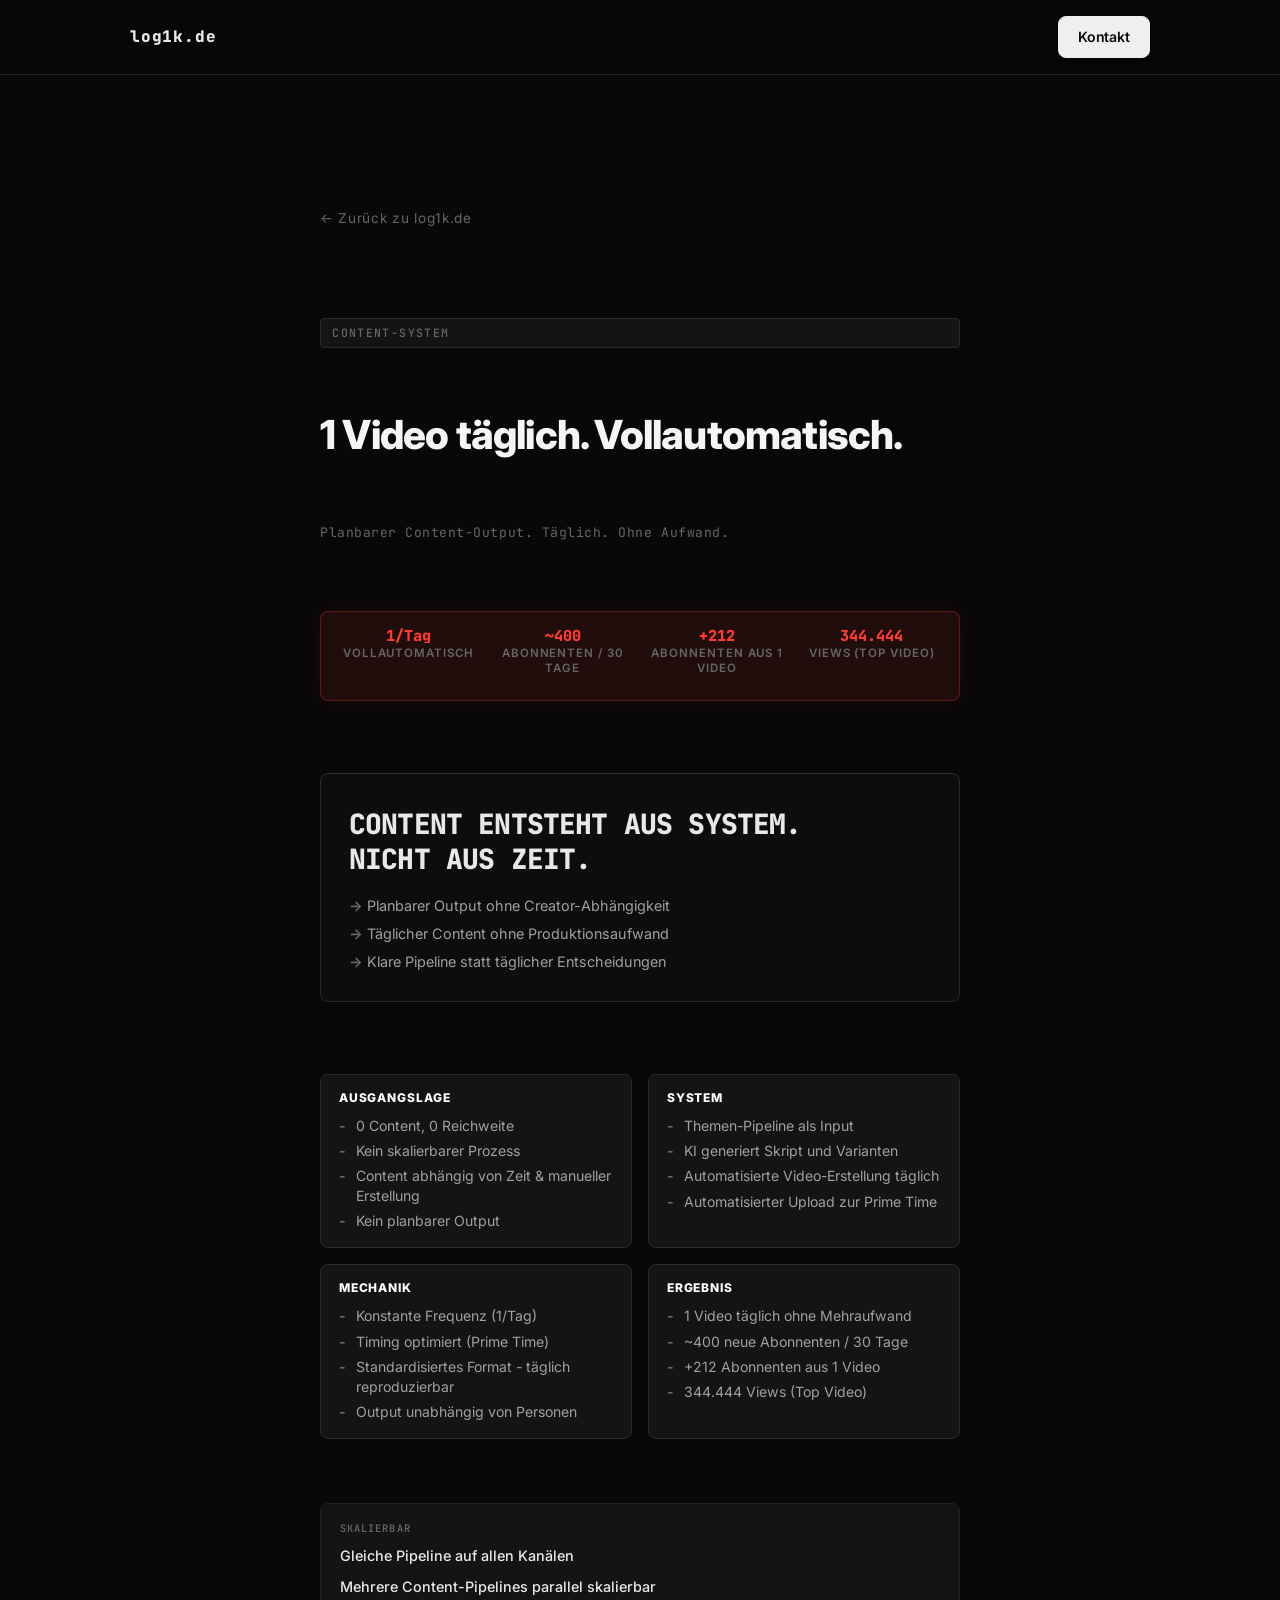
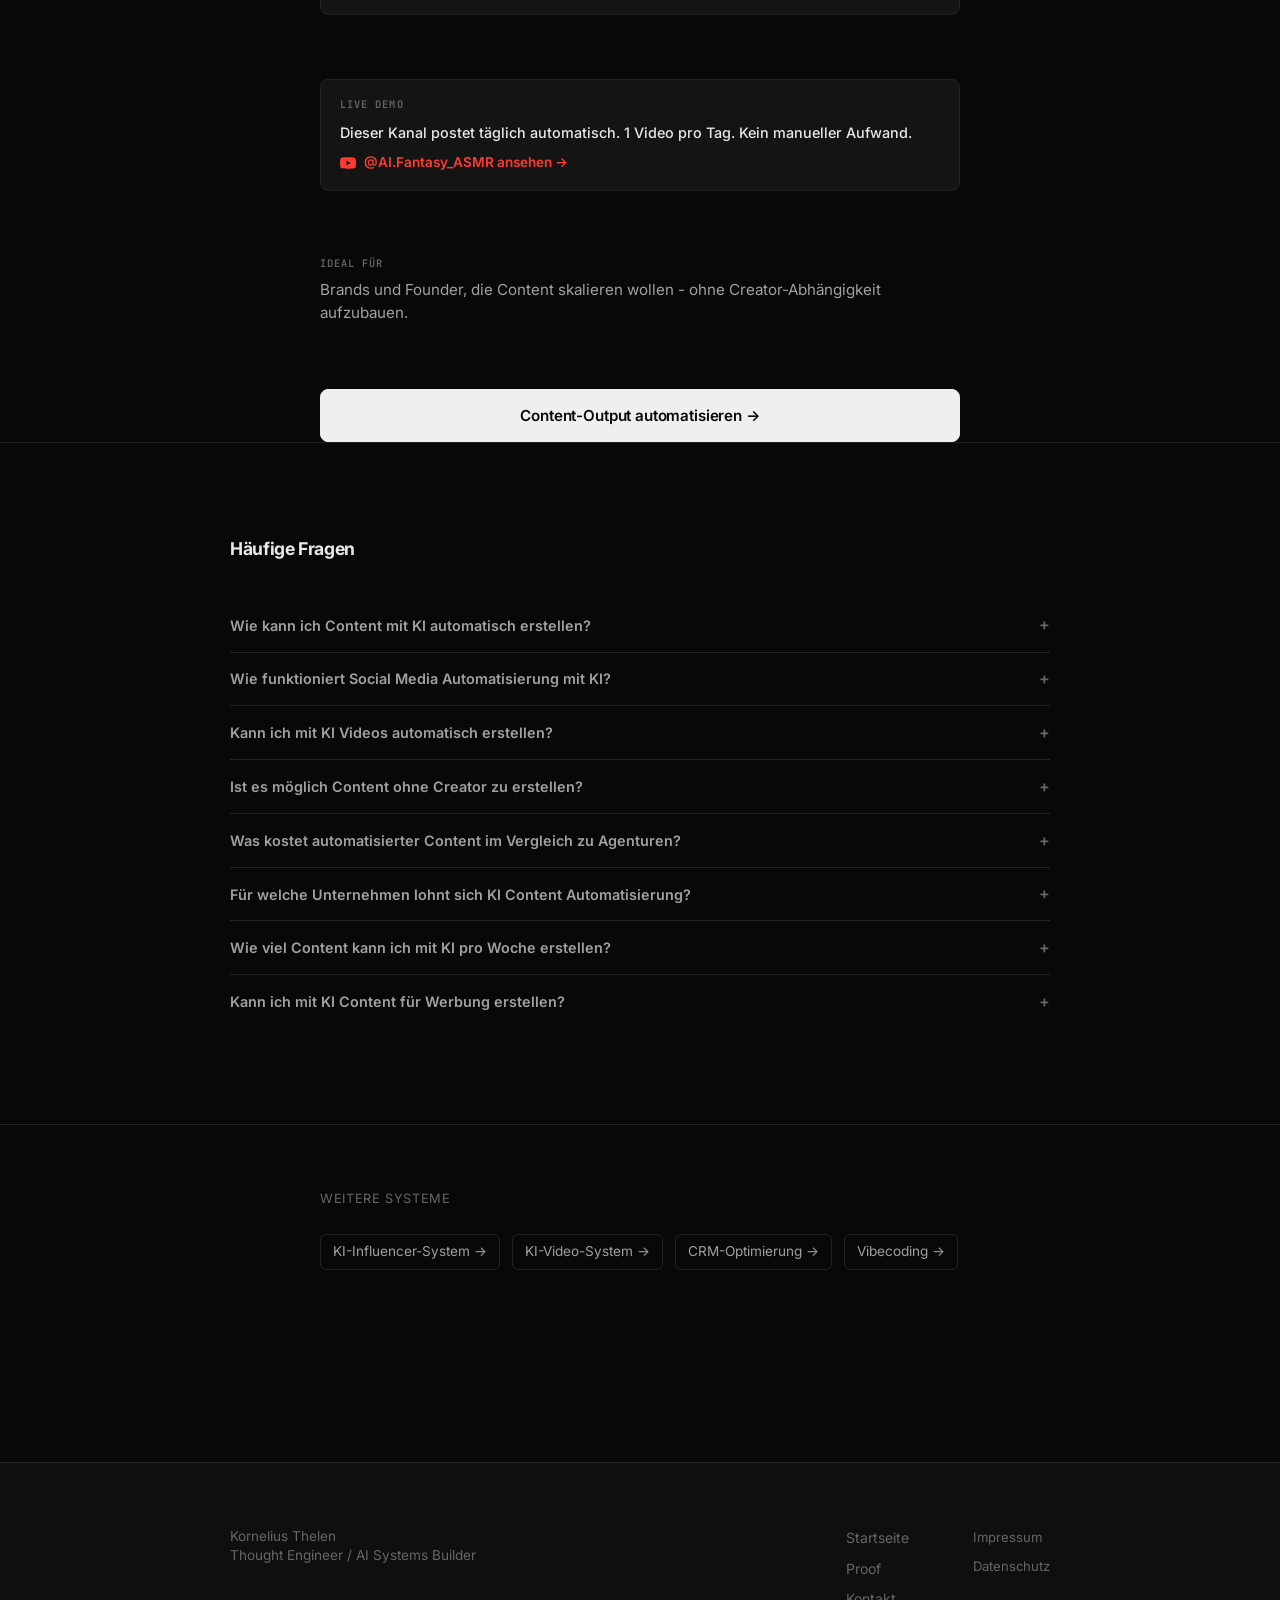
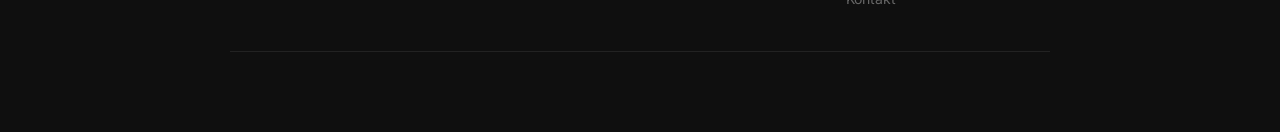
==== commit 033ae8ea: "Add FAQPage JSON-LD schema and internal linking to all 5 subpages - Added FAQPage schema markup with" ====
--- a/content-system.html
+++ b/content-system.html
@@ -27,6 +27,22 @@
     "url": "https://log1k.de/content-system"
   }
   </script>
+  <script type="application/ld+json">
+  {
+    "@context": "https://schema.org",
+    "@type": "FAQPage",
+    "mainEntity": [
+      { "@type": "Question", "name": "Wie kann ich Content mit KI automatisch erstellen?", "acceptedAnswer": { "@type": "Answer", "text": "Mit einem KI-System lassen sich Bilder und Videos automatisiert generieren. Einmal definiert, produziert das System täglich neuen Content - ohne Creator oder Shooting." } },
+      { "@type": "Question", "name": "Wie funktioniert Social Media Automatisierung mit KI?", "acceptedAnswer": { "@type": "Answer", "text": "Die KI erstellt Inhalte und veröffentlicht sie automatisch auf Plattformen wie Instagram oder TikTok. Format, Timing und Stil werden vorher festgelegt und dann systematisch umgesetzt." } },
+      { "@type": "Question", "name": "Kann ich mit KI Videos automatisch erstellen?", "acceptedAnswer": { "@type": "Answer", "text": "Ja. KI kann aus Bildern oder Prompts direkt Videos erzeugen. Diese sind sofort für Social Media oder Ads nutzbar - ohne klassische Videoproduktion." } },
+      { "@type": "Question", "name": "Ist es möglich Content ohne Creator zu erstellen?", "acceptedAnswer": { "@type": "Answer", "text": "Ja. KI-generierte Personas ersetzen klassische Creator vollständig. Der Content entsteht automatisiert und bleibt dabei konsistent im Stil." } },
+      { "@type": "Question", "name": "Was kostet automatisierter Content im Vergleich zu Agenturen?", "acceptedAnswer": { "@type": "Answer", "text": "Deutlich weniger. Da kein Shooting, kein Team und keine laufende Produktion nötig ist, sinken die Kosten massiv." } },
+      { "@type": "Question", "name": "Für welche Unternehmen lohnt sich KI Content Automatisierung?", "acceptedAnswer": { "@type": "Answer", "text": "Für alle, die regelmäßig Content brauchen. Besonders sinnvoll ist es für Unternehmen, die skalieren wollen ohne mehr Ressourcen einzusetzen." } },
+      { "@type": "Question", "name": "Wie viel Content kann ich mit KI pro Woche erstellen?", "acceptedAnswer": { "@type": "Answer", "text": "Theoretisch unbegrenzt. Das System kann täglich Content produzieren, ohne zusätzlichen Aufwand." } },
+      { "@type": "Question", "name": "Kann ich mit KI Content für Werbung erstellen?", "acceptedAnswer": { "@type": "Answer", "text": "Ja. Die Inhalte werden direkt für Ads aufbereitet und können sofort eingesetzt werden." } }
+    ]
+  }
+  </script>
   <link rel="preconnect" href="https://fonts.googleapis.com">
   <link rel="preconnect" href="https://fonts.gstatic.com" crossorigin>
   <link href="https://fonts.googleapis.com/css2?family=Inter:wght@300;400;500;600;700;800;900&family=JetBrains+Mono:wght@400;500&display=swap" rel="stylesheet">
@@ -187,6 +203,20 @@
           <summary class="cs-faq__question">Kann ich mit KI Content für Werbung erstellen?</summary>
           <p class="cs-faq__answer">Ja.<br>Die Inhalte werden direkt für Ads aufbereitet und können sofort eingesetzt werden.</p>
         </details>
+      </div>
+    </div>
+  </section>
+
+  <section style="padding: var(--space-xl) 0; border-top: 1px solid var(--border);">
+    <div class="container">
+      <div style="max-width: 640px; margin: 0 auto;">
+        <p style="font-size: 0.8rem; color: var(--text-3); font-family: var(--font-mono); letter-spacing: 0.05em; margin: 0 0 var(--space-md);">WEITERE SYSTEME</p>
+        <div style="display: flex; flex-wrap: wrap; gap: 0.75rem;">
+          <a href="/influencer-system" style="font-size: 0.85rem; color: var(--text-2); text-decoration: none; border: 1px solid var(--border); border-radius: 6px; padding: 0.4rem 0.75rem; transition: border-color 0.2s, color 0.2s;" onmouseover="this.style.color='var(--text)';this.style.borderColor='var(--text-3)'" onmouseout="this.style.color='var(--text-2)';this.style.borderColor='var(--border)'">KI-Influencer-System →</a>
+          <a href="/video-system" style="font-size: 0.85rem; color: var(--text-2); text-decoration: none; border: 1px solid var(--border); border-radius: 6px; padding: 0.4rem 0.75rem; transition: border-color 0.2s, color 0.2s;" onmouseover="this.style.color='var(--text)';this.style.borderColor='var(--text-3)'" onmouseout="this.style.color='var(--text-2)';this.style.borderColor='var(--border)'">KI-Video-System →</a>
+          <a href="/crm-system" style="font-size: 0.85rem; color: var(--text-2); text-decoration: none; border: 1px solid var(--border); border-radius: 6px; padding: 0.4rem 0.75rem; transition: border-color 0.2s, color 0.2s;" onmouseover="this.style.color='var(--text)';this.style.borderColor='var(--text-3)'" onmouseout="this.style.color='var(--text-2)';this.style.borderColor='var(--border)'">CRM-Optimierung →</a>
+          <a href="/vibecoding" style="font-size: 0.85rem; color: var(--text-2); text-decoration: none; border: 1px solid var(--border); border-radius: 6px; padding: 0.4rem 0.75rem; transition: border-color 0.2s, color 0.2s;" onmouseover="this.style.color='var(--text)';this.style.borderColor='var(--text-3)'" onmouseout="this.style.color='var(--text-2)';this.style.borderColor='var(--border)'">Vibecoding →</a>
+        </div>
       </div>
     </div>
   </section>
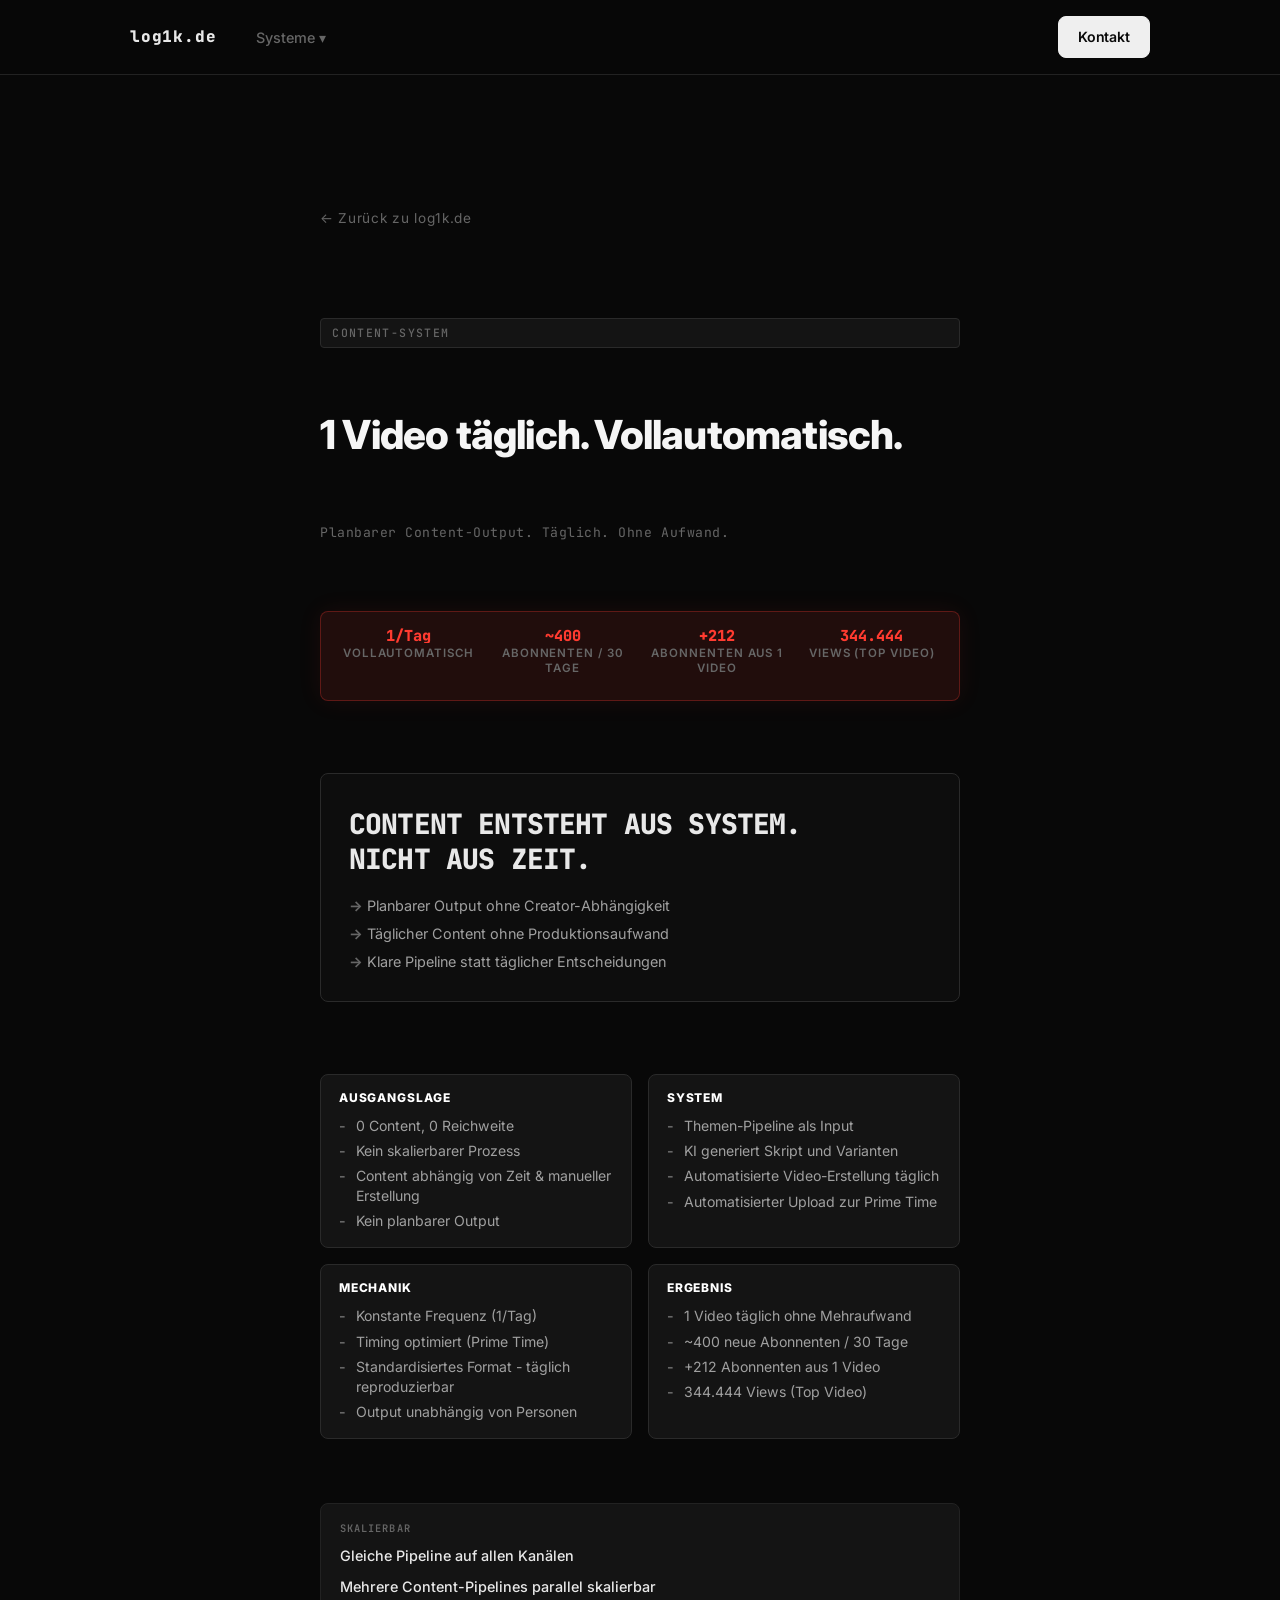
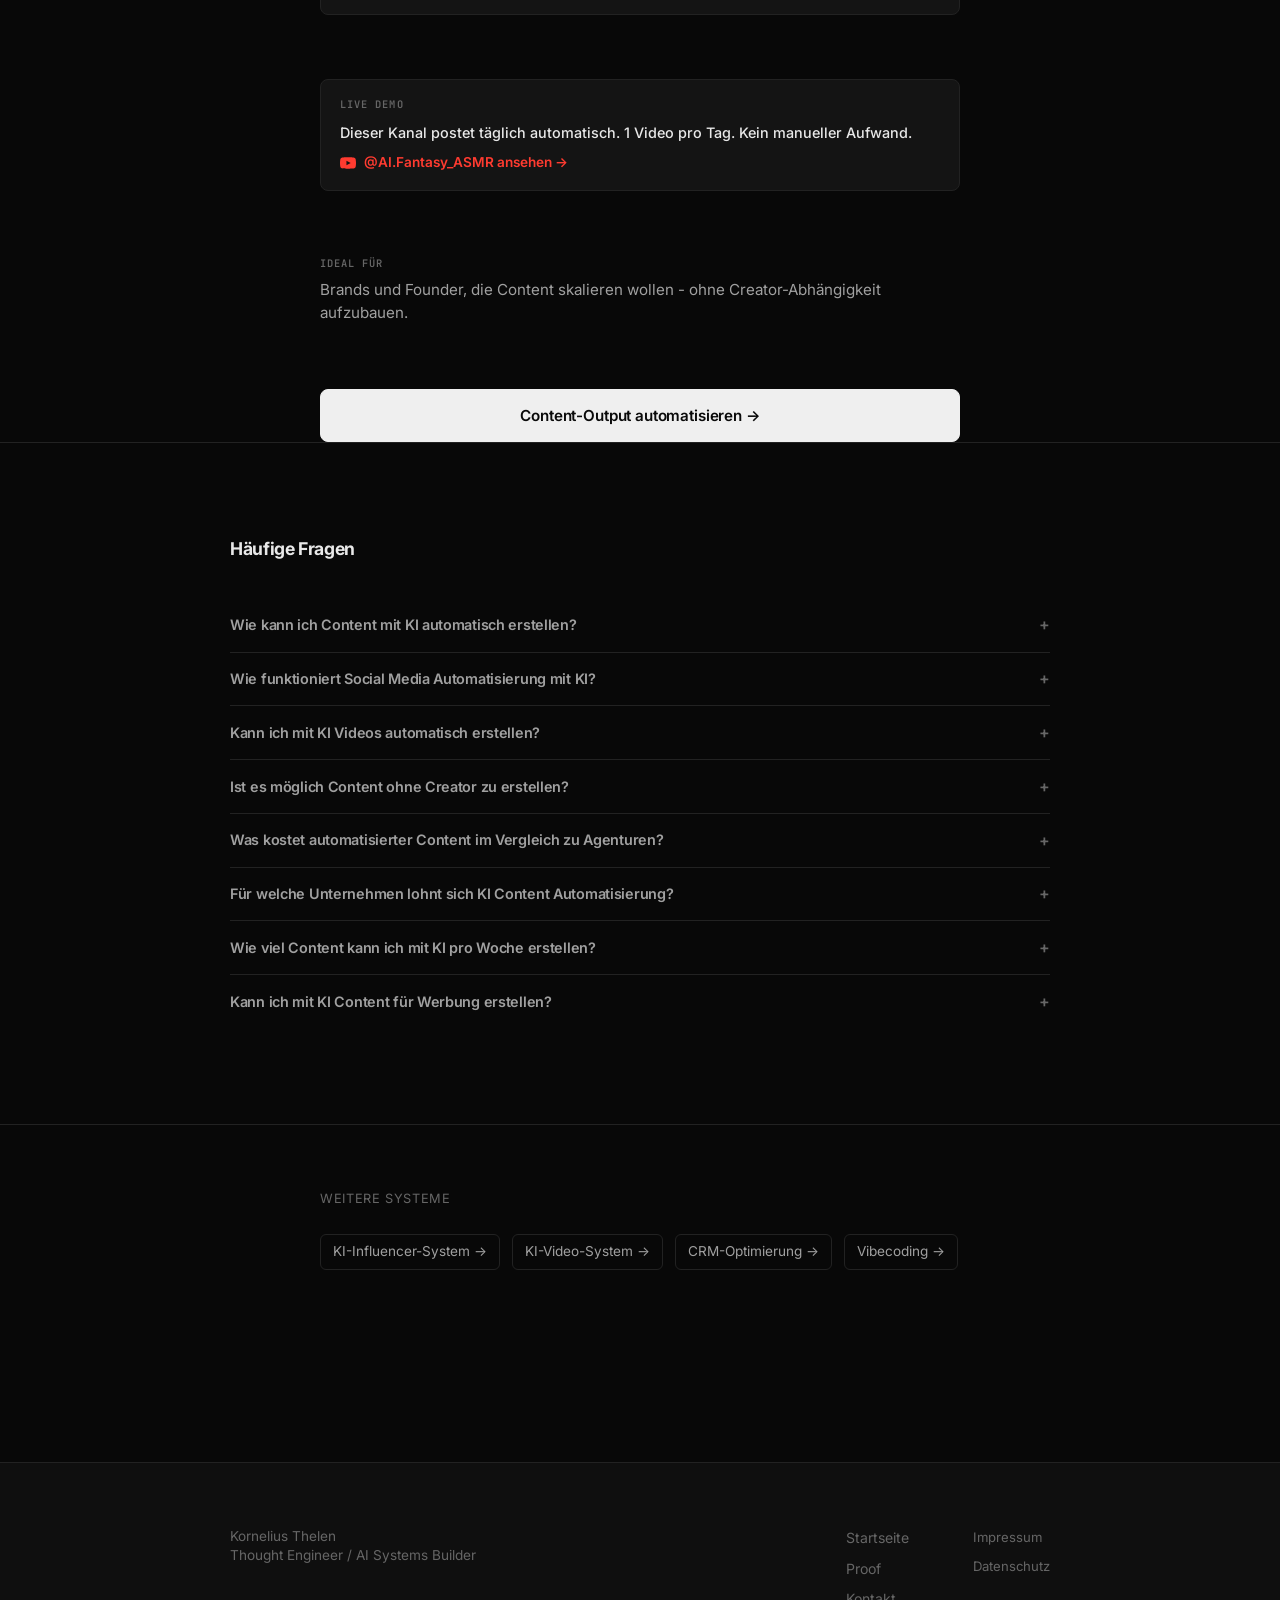
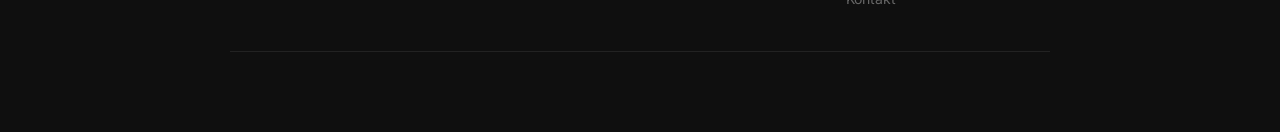
==== commit 012f427f: "Add Systeme nav dropdown and h3 tags in FAQ questions for SEO - Added "Systeme" dropdown in main nav" ====
--- a/content-system.html
+++ b/content-system.html
@@ -59,7 +59,18 @@
   <nav class="nav" id="nav">
     <div class="nav__inner">
       <a href="/" class="nav__logo" aria-label="log1k.de" style="display:flex;align-items:center;gap:0.5rem;color:var(--text);text-decoration:none;font-weight:800;font-size:1rem;">log1k.de</a>
-      <ul class="nav__links" role="list" style="display:none"></ul>
+      <ul class="nav__links" role="list">
+        <li class="nav__dropdown">
+          <button class="nav__dropdown-toggle" aria-haspopup="true">Systeme &#9662;</button>
+          <ul class="nav__dropdown-menu">
+            <li><a href="/content-system">Content-System</a></li>
+            <li><a href="/influencer-system">KI-Influencer-System</a></li>
+            <li><a href="/video-system">KI-Video-System</a></li>
+            <li><a href="/crm-system">CRM-Optimierung</a></li>
+            <li><a href="/vibecoding">Vibecoding</a></li>
+          </ul>
+        </li>
+      </ul>
       <a href="/#kontakt" class="btn btn--nav">Kontakt</a>
       <button class="nav__burger" id="navBurger" aria-label="Menu öffnen" aria-expanded="false" style="display:none">
         <span></span><span></span><span></span>
@@ -172,35 +183,35 @@
       <h2 class="cs-faq__title">Häufige Fragen</h2>
       <div class="cs-faq__list">
         <details class="cs-faq__item">
-          <summary class="cs-faq__question">Wie kann ich Content mit KI automatisch erstellen?</summary>
+          <summary class="cs-faq__question"><h3>Wie kann ich Content mit KI automatisch erstellen?</h3></summary>
           <p class="cs-faq__answer">Mit einem KI-System lassen sich Bilder und Videos automatisiert generieren.<br>Einmal definiert, produziert das System täglich neuen Content - ohne Creator oder Shooting.</p>
         </details>
         <details class="cs-faq__item">
-          <summary class="cs-faq__question">Wie funktioniert Social Media Automatisierung mit KI?</summary>
+          <summary class="cs-faq__question"><h3>Wie funktioniert Social Media Automatisierung mit KI?</h3></summary>
           <p class="cs-faq__answer">Die KI erstellt Inhalte und veröffentlicht sie automatisch auf Plattformen wie Instagram oder TikTok.<br>Format, Timing und Stil werden vorher festgelegt und dann systematisch umgesetzt.</p>
         </details>
         <details class="cs-faq__item">
-          <summary class="cs-faq__question">Kann ich mit KI Videos automatisch erstellen?</summary>
+          <summary class="cs-faq__question"><h3>Kann ich mit KI Videos automatisch erstellen?</h3></summary>
           <p class="cs-faq__answer">Ja. KI kann aus Bildern oder Prompts direkt Videos erzeugen.<br>Diese sind sofort für Social Media oder Ads nutzbar - ohne klassische Videoproduktion.</p>
         </details>
         <details class="cs-faq__item">
-          <summary class="cs-faq__question">Ist es möglich Content ohne Creator zu erstellen?</summary>
+          <summary class="cs-faq__question"><h3>Ist es möglich Content ohne Creator zu erstellen?</h3></summary>
           <p class="cs-faq__answer">Ja. KI-generierte Personas ersetzen klassische Creator vollständig.<br>Der Content entsteht automatisiert und bleibt dabei konsistent im Stil.</p>
         </details>
         <details class="cs-faq__item">
-          <summary class="cs-faq__question">Was kostet automatisierter Content im Vergleich zu Agenturen?</summary>
+          <summary class="cs-faq__question"><h3>Was kostet automatisierter Content im Vergleich zu Agenturen?</h3></summary>
           <p class="cs-faq__answer">Deutlich weniger.<br>Da kein Shooting, kein Team und keine laufende Produktion nötig ist, sinken die Kosten massiv.</p>
         </details>
         <details class="cs-faq__item">
-          <summary class="cs-faq__question">Für welche Unternehmen lohnt sich KI Content Automatisierung?</summary>
+          <summary class="cs-faq__question"><h3>Für welche Unternehmen lohnt sich KI Content Automatisierung?</h3></summary>
           <p class="cs-faq__answer">Für alle, die regelmäßig Content brauchen.<br>Besonders sinnvoll ist es für Unternehmen, die skalieren wollen ohne mehr Ressourcen einzusetzen.</p>
         </details>
         <details class="cs-faq__item">
-          <summary class="cs-faq__question">Wie viel Content kann ich mit KI pro Woche erstellen?</summary>
+          <summary class="cs-faq__question"><h3>Wie viel Content kann ich mit KI pro Woche erstellen?</h3></summary>
           <p class="cs-faq__answer">Theoretisch unbegrenzt.<br>Das System kann täglich Content produzieren, ohne zusätzlichen Aufwand.</p>
         </details>
         <details class="cs-faq__item">
-          <summary class="cs-faq__question">Kann ich mit KI Content für Werbung erstellen?</summary>
+          <summary class="cs-faq__question"><h3>Kann ich mit KI Content für Werbung erstellen?</h3></summary>
           <p class="cs-faq__answer">Ja.<br>Die Inhalte werden direkt für Ads aufbereitet und können sofort eingesetzt werden.</p>
         </details>
       </div>
--- a/style.css
+++ b/style.css
@@ -349,6 +349,60 @@
 
 .nav__mobile a:hover {
   color: var(--text);
+}
+
+/* Nav dropdown */
+.nav__dropdown { position: relative; }
+.nav__dropdown-toggle {
+  background: none;
+  border: none;
+  cursor: pointer;
+  font-size: 0.9rem;
+  color: var(--text-3);
+  font-weight: 500;
+  font-family: inherit;
+  transition: color var(--transition);
+  padding: 0;
+  display: flex;
+  align-items: center;
+  gap: 0.25rem;
+}
+.nav__dropdown-toggle:hover { color: var(--text); }
+.nav__dropdown-menu {
+  position: absolute;
+  top: calc(100% + 0.75rem);
+  left: 50%;
+  transform: translateX(-50%);
+  background: var(--surface);
+  border: 1px solid var(--border);
+  border-radius: 8px;
+  padding: 0.4rem 0;
+  list-style: none;
+  min-width: 200px;
+  display: none;
+  z-index: 200;
+  box-shadow: 0 8px 24px rgba(0,0,0,0.4);
+}
+.nav__dropdown:hover .nav__dropdown-menu,
+.nav__dropdown:focus-within .nav__dropdown-menu { display: block; }
+.nav__dropdown-menu li a {
+  display: block;
+  padding: 0.45rem 1rem;
+  font-size: 0.85rem;
+  color: var(--text-2);
+  font-weight: 500;
+  transition: color var(--transition);
+  white-space: nowrap;
+}
+.nav__dropdown-menu li a:hover { color: var(--text); }
+
+/* FAQ h3 reset */
+.cs-faq__question h3 {
+  margin: 0;
+  font-size: inherit;
+  font-weight: inherit;
+  color: inherit;
+  display: inline;
 }
 
 /* === HERO === */
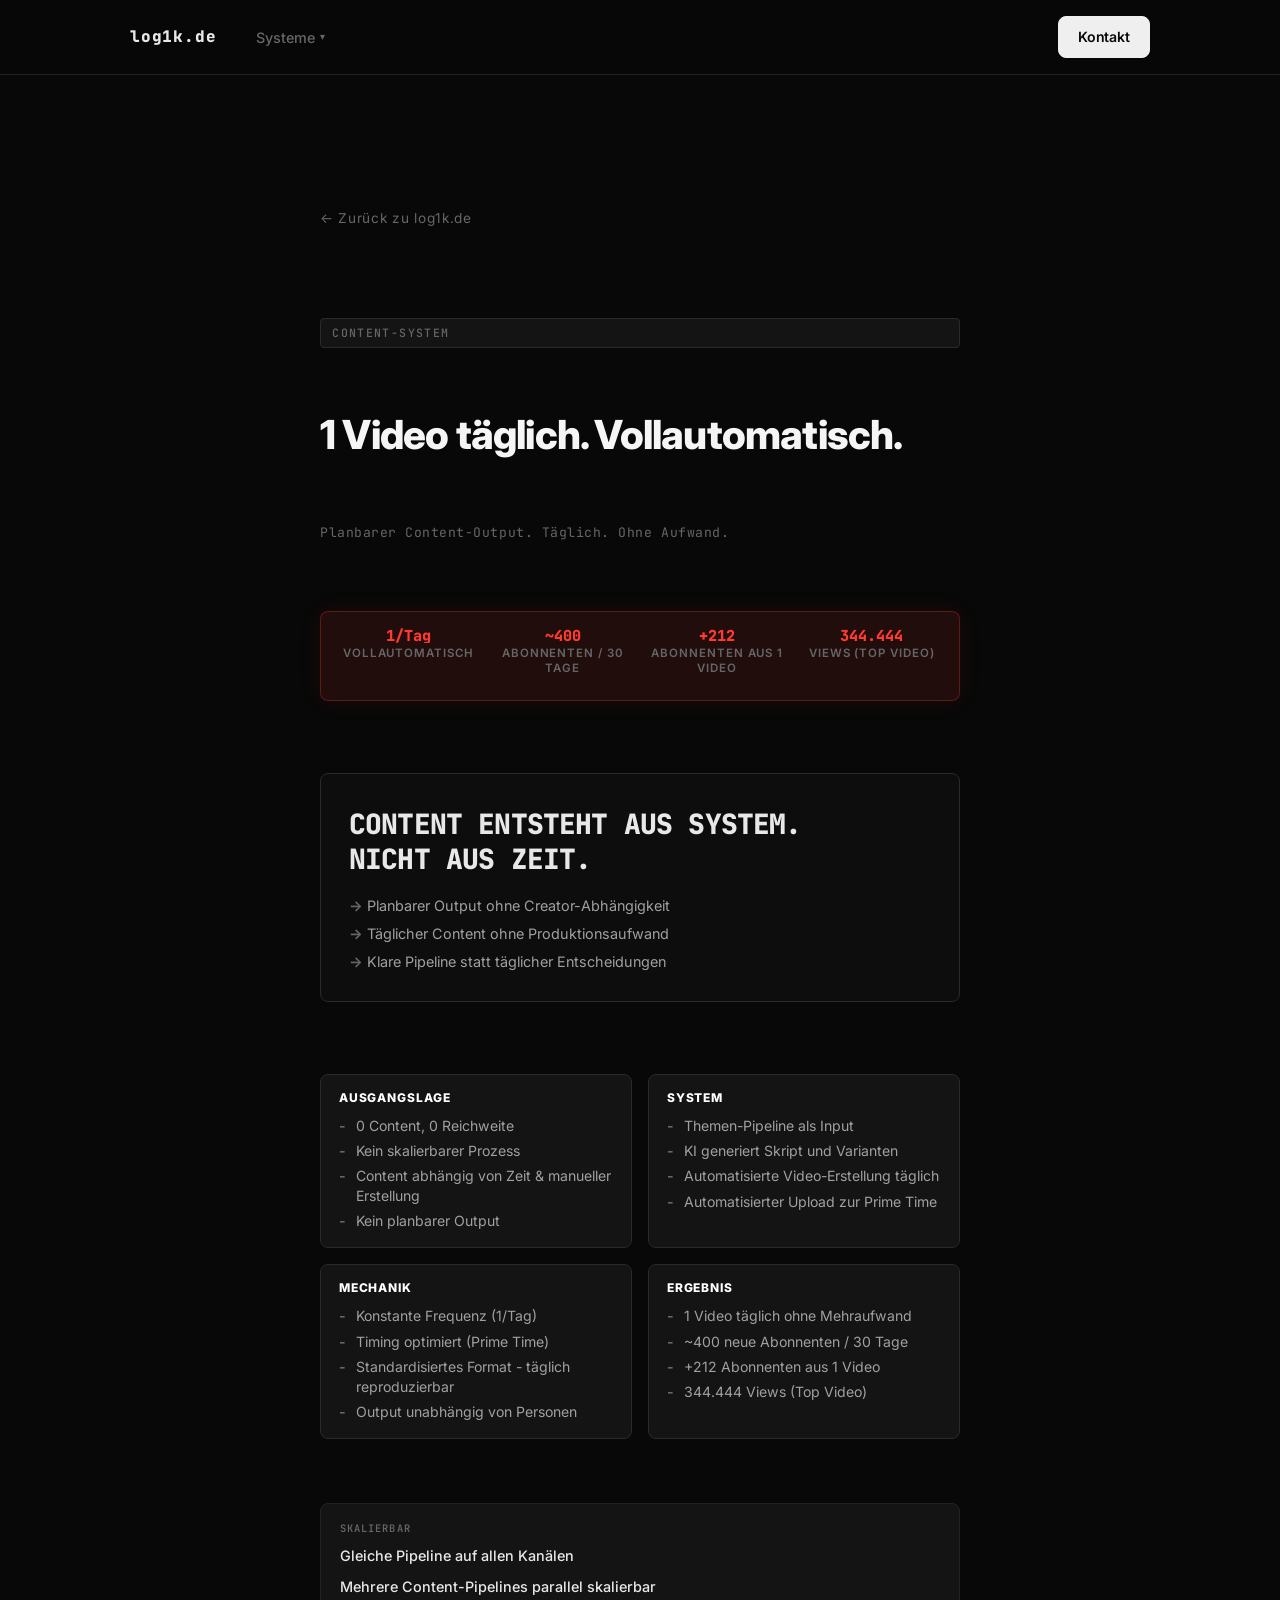
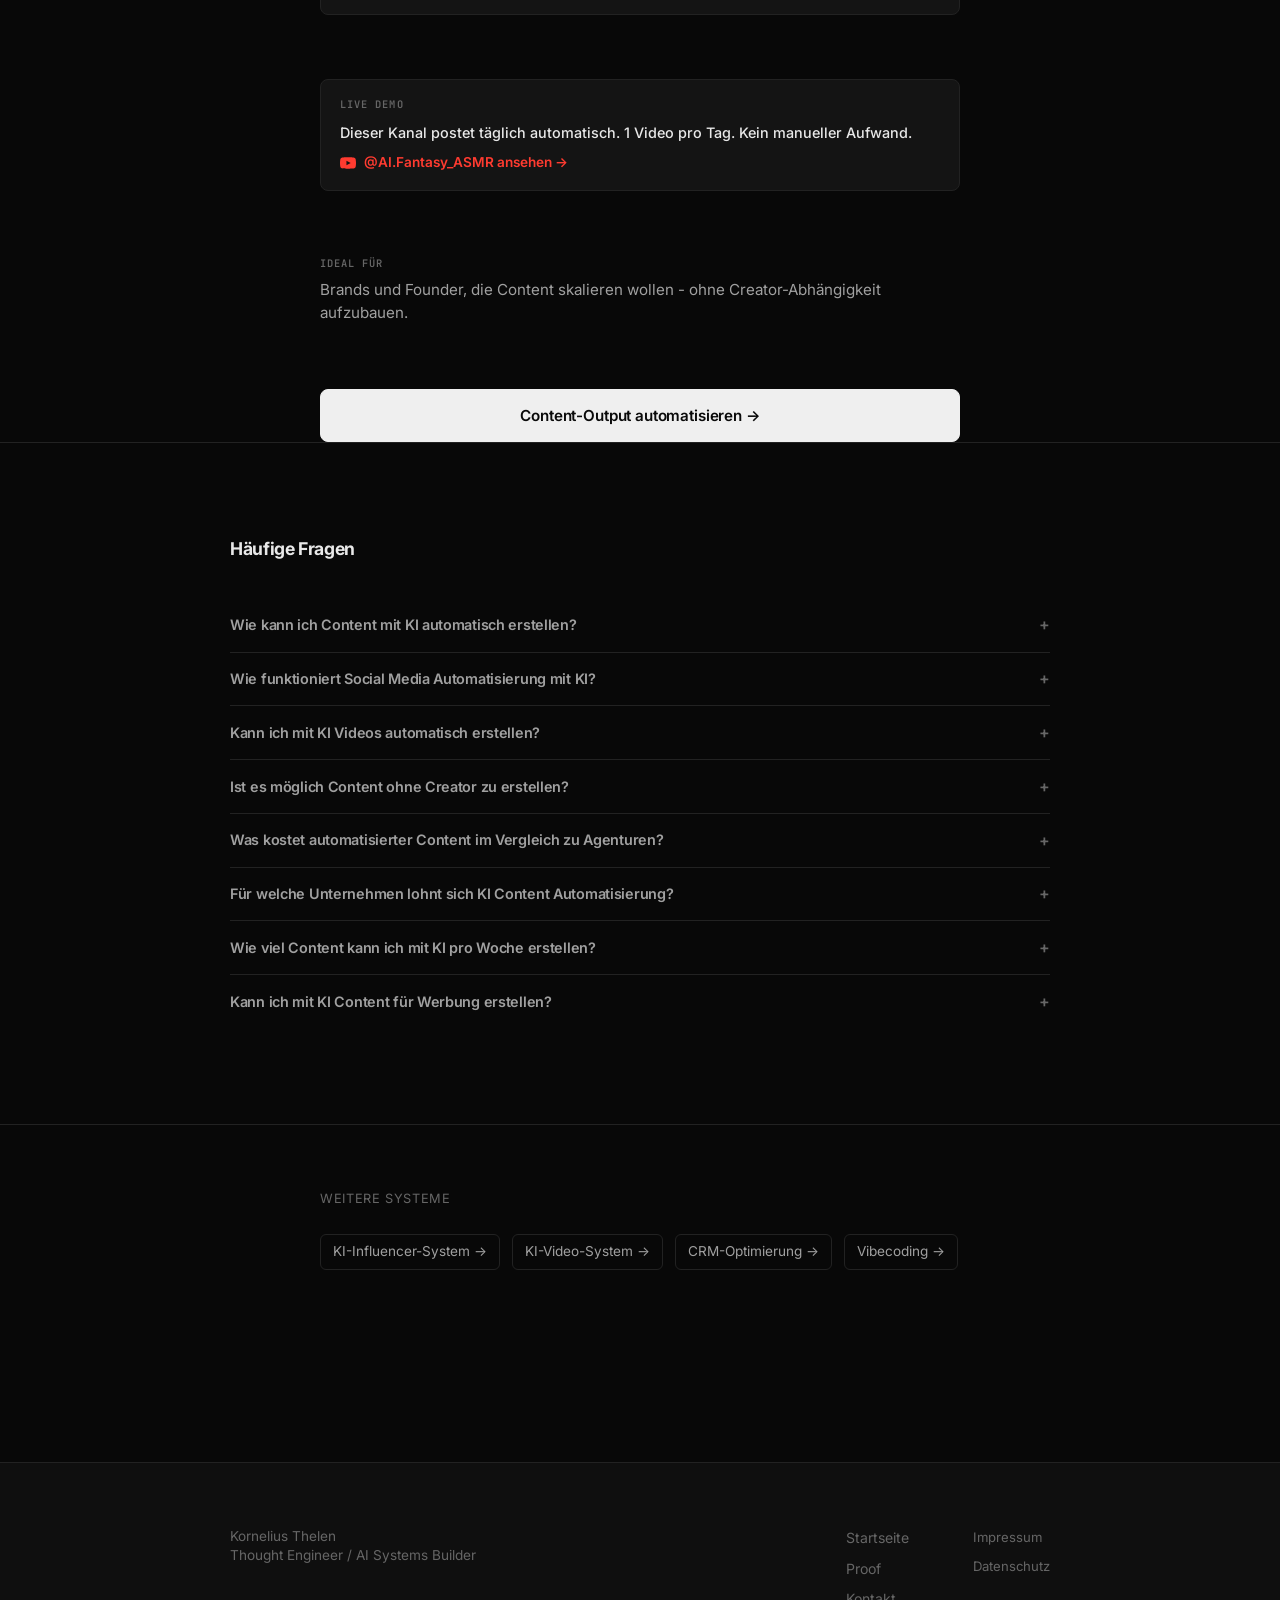
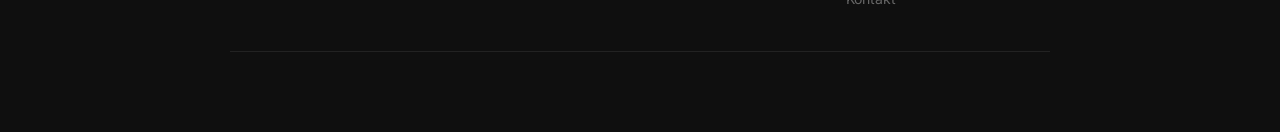
==== commit 9bd1df47: "Rework nav dropdown to click-based overlay with animation - Removed hover trigger, dropdown now open" ====
--- a/content-system.html
+++ b/content-system.html
@@ -61,7 +61,7 @@
       <a href="/" class="nav__logo" aria-label="log1k.de" style="display:flex;align-items:center;gap:0.5rem;color:var(--text);text-decoration:none;font-weight:800;font-size:1rem;">log1k.de</a>
       <ul class="nav__links" role="list">
         <li class="nav__dropdown">
-          <button class="nav__dropdown-toggle" aria-haspopup="true">Systeme &#9662;</button>
+          <button class="nav__dropdown-toggle" aria-haspopup="true">Systeme</button>
           <ul class="nav__dropdown-menu">
             <li><a href="/content-system">Content-System</a></li>
             <li><a href="/influencer-system">KI-Influencer-System</a></li>
--- a/style.css
+++ b/style.css
@@ -365,29 +365,43 @@
   padding: 0;
   display: flex;
   align-items: center;
-  gap: 0.25rem;
+  gap: 0.3rem;
+}
+.nav__dropdown-toggle::after {
+  content: '▾';
+  font-size: 0.65rem;
+  display: inline-block;
+  transition: transform 0.2s ease;
+  line-height: 1;
 }
 .nav__dropdown-toggle:hover { color: var(--text); }
+.nav__dropdown.is-open .nav__dropdown-toggle { color: var(--text); }
+.nav__dropdown.is-open .nav__dropdown-toggle::after { transform: rotate(180deg); }
 .nav__dropdown-menu {
   position: absolute;
-  top: calc(100% + 0.75rem);
+  top: calc(100% + 0.85rem);
   left: 50%;
-  transform: translateX(-50%);
-  background: var(--surface);
+  transform: translateX(-50%) translateY(-4px);
+  background: var(--bg-3);
   border: 1px solid var(--border);
   border-radius: 8px;
-  padding: 0.4rem 0;
+  padding: 0.35rem 0;
   list-style: none;
-  min-width: 200px;
-  display: none;
+  min-width: 195px;
   z-index: 200;
-  box-shadow: 0 8px 24px rgba(0,0,0,0.4);
-}
-.nav__dropdown:hover .nav__dropdown-menu,
-.nav__dropdown:focus-within .nav__dropdown-menu { display: block; }
+  box-shadow: 0 16px 40px rgba(0,0,0,0.6);
+  opacity: 0;
+  pointer-events: none;
+  transition: opacity 0.15s ease, transform 0.15s ease;
+}
+.nav__dropdown.is-open .nav__dropdown-menu {
+  opacity: 1;
+  pointer-events: auto;
+  transform: translateX(-50%) translateY(0);
+}
 .nav__dropdown-menu li a {
   display: block;
-  padding: 0.45rem 1rem;
+  padding: 0.5rem 0.9rem;
   font-size: 0.85rem;
   color: var(--text-2);
   font-weight: 500;
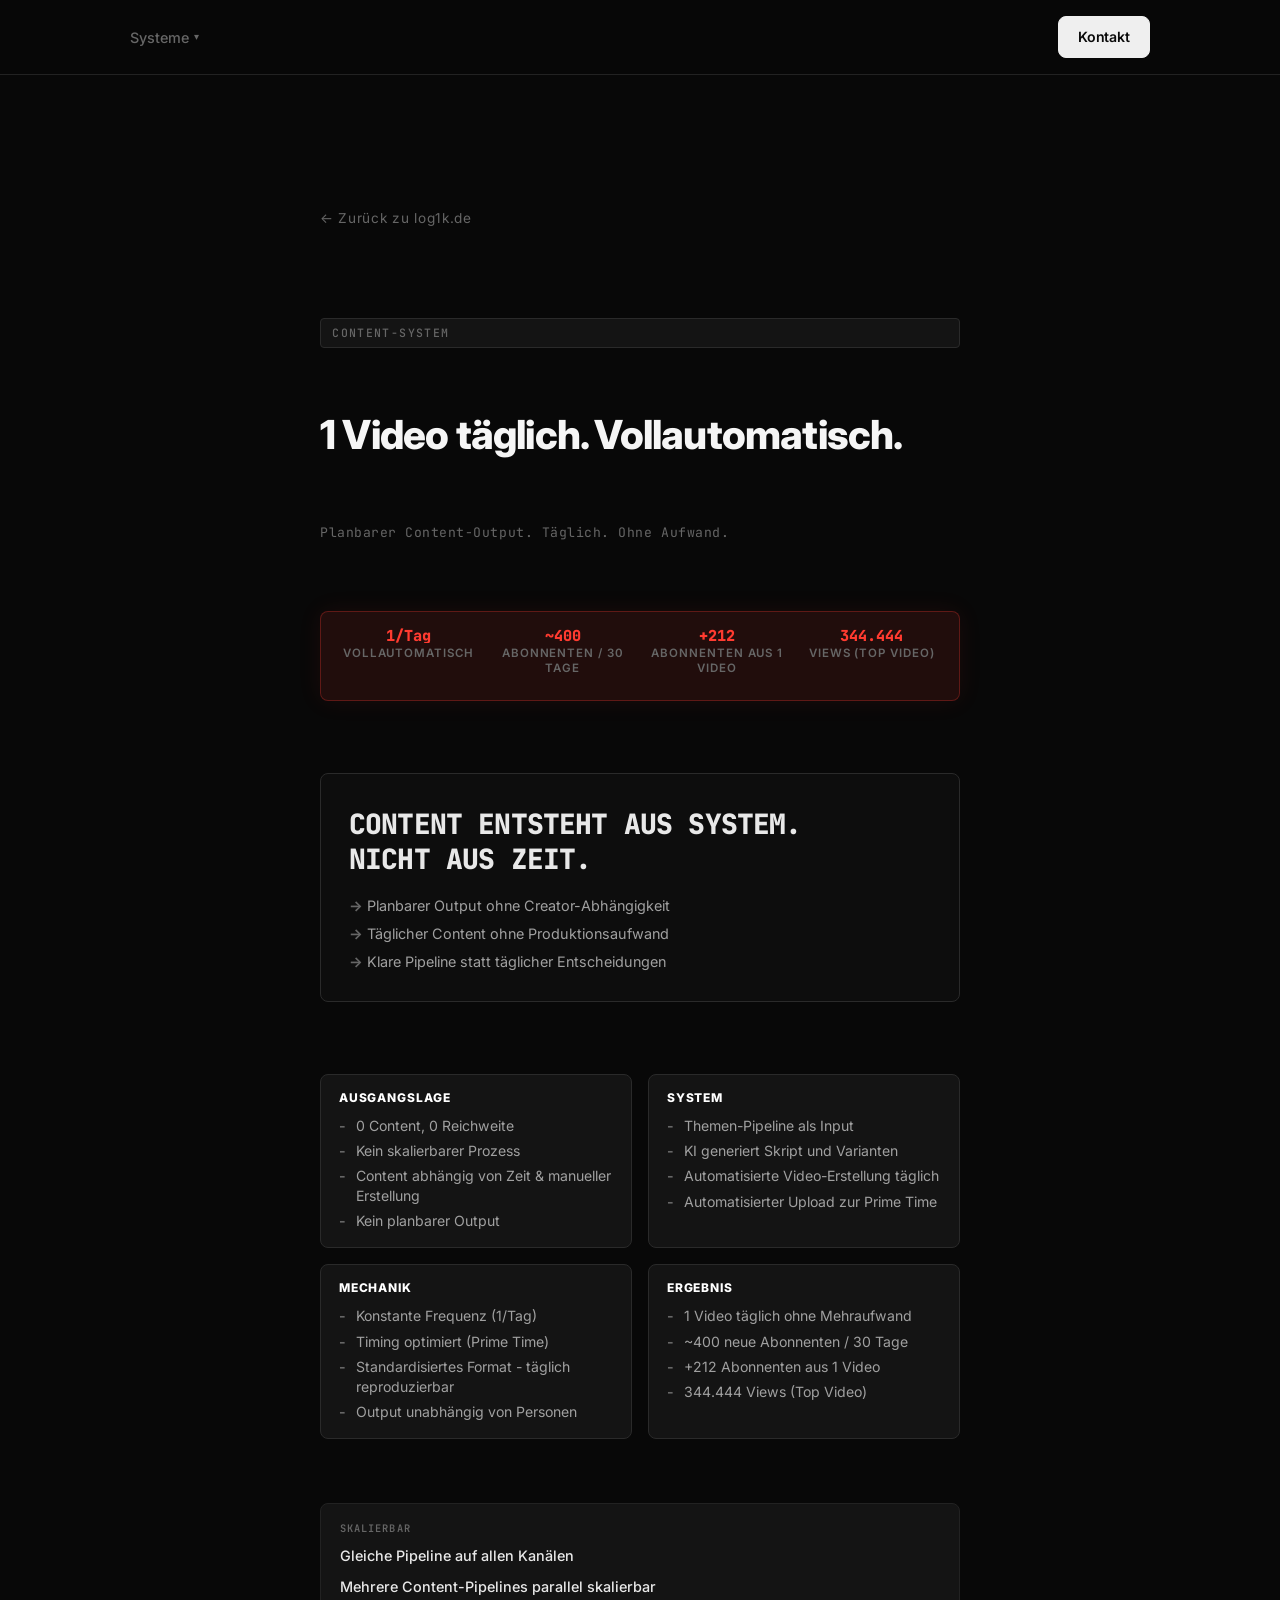
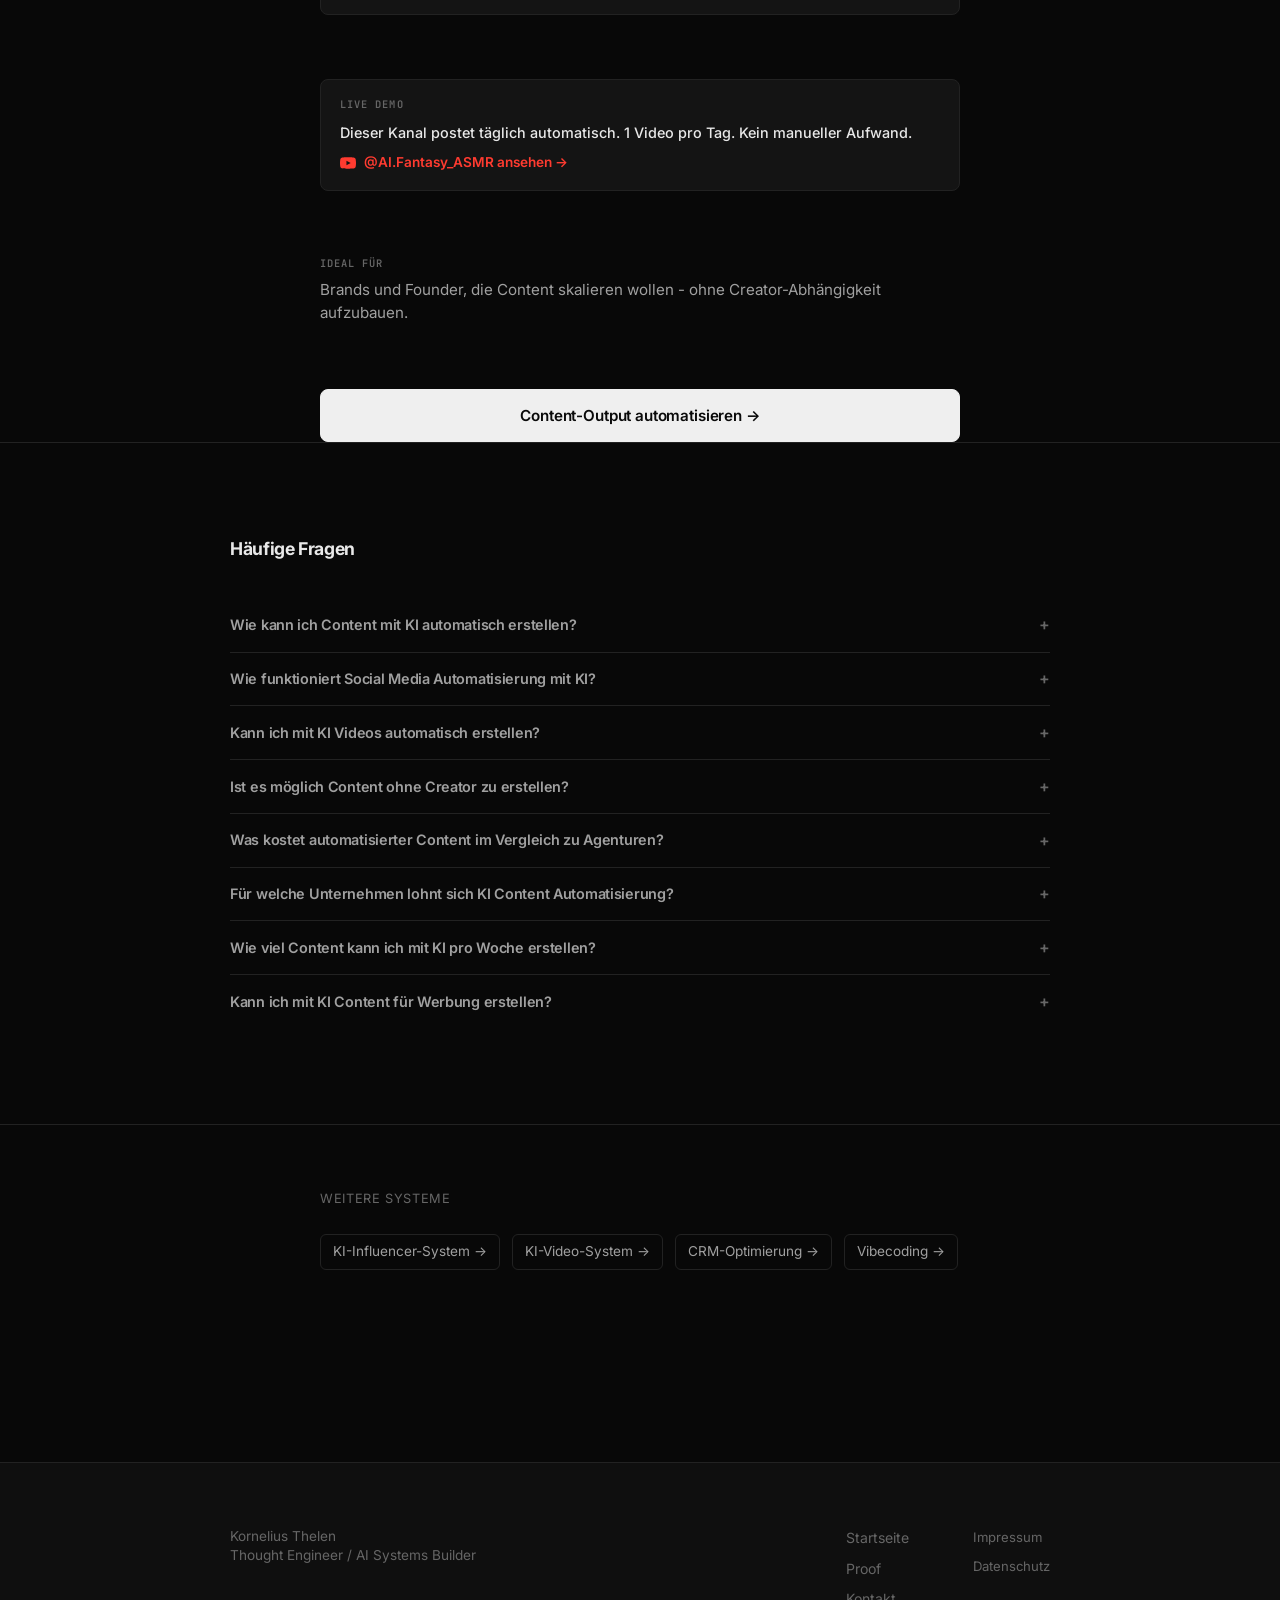
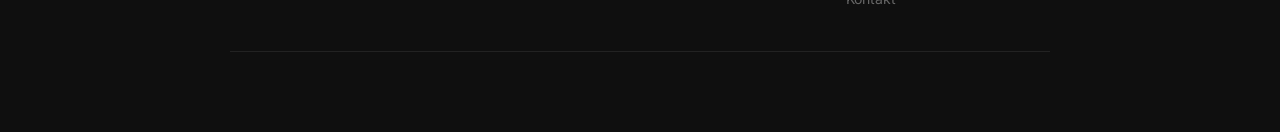
==== commit b2f784ea: "Remove nav logo from all subpages https://claude.ai/code/session_01DqryBGtr8ZKgaUYKnGtKzf" ====
--- a/content-system.html
+++ b/content-system.html
@@ -58,7 +58,7 @@
 
   <nav class="nav" id="nav">
     <div class="nav__inner">
-      <a href="/" class="nav__logo" aria-label="log1k.de" style="display:flex;align-items:center;gap:0.5rem;color:var(--text);text-decoration:none;font-weight:800;font-size:1rem;">log1k.de</a>
+      
       <ul class="nav__links" role="list">
         <li class="nav__dropdown">
           <button class="nav__dropdown-toggle" aria-haspopup="true">Systeme</button>
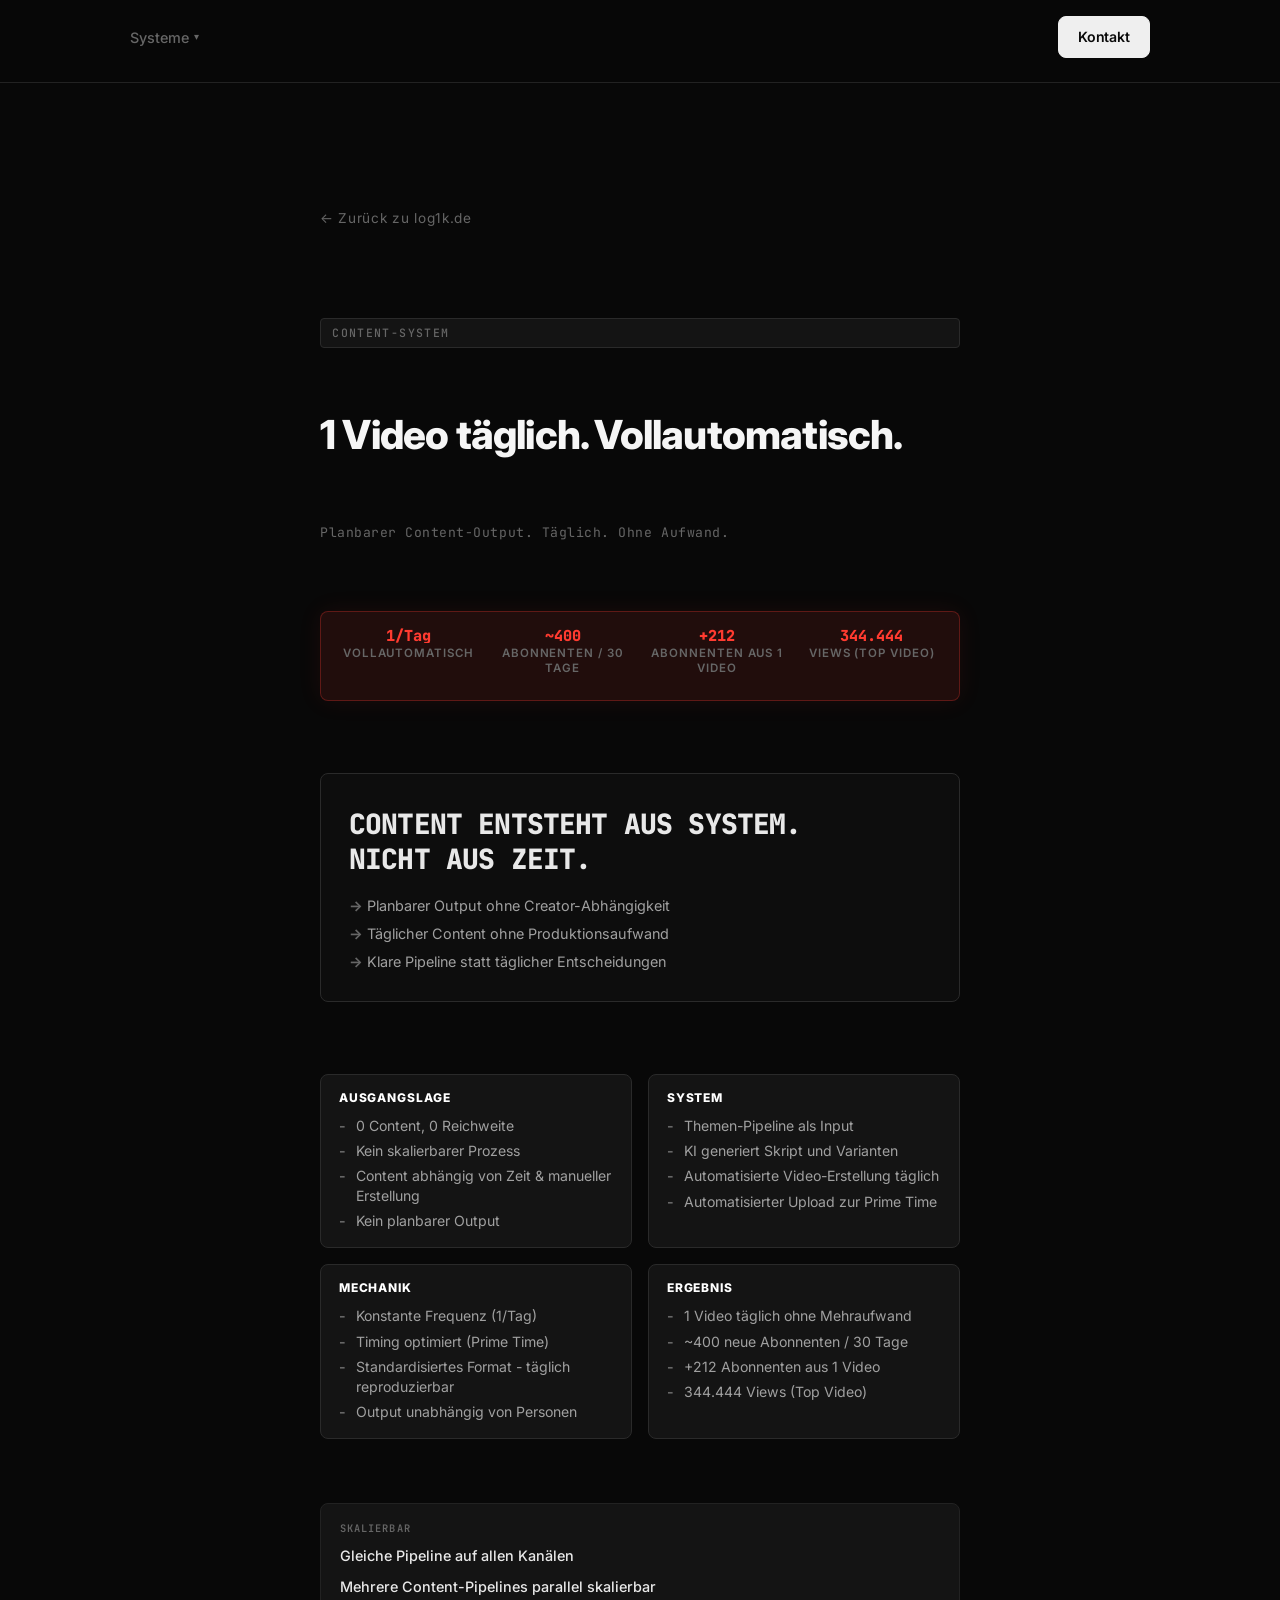
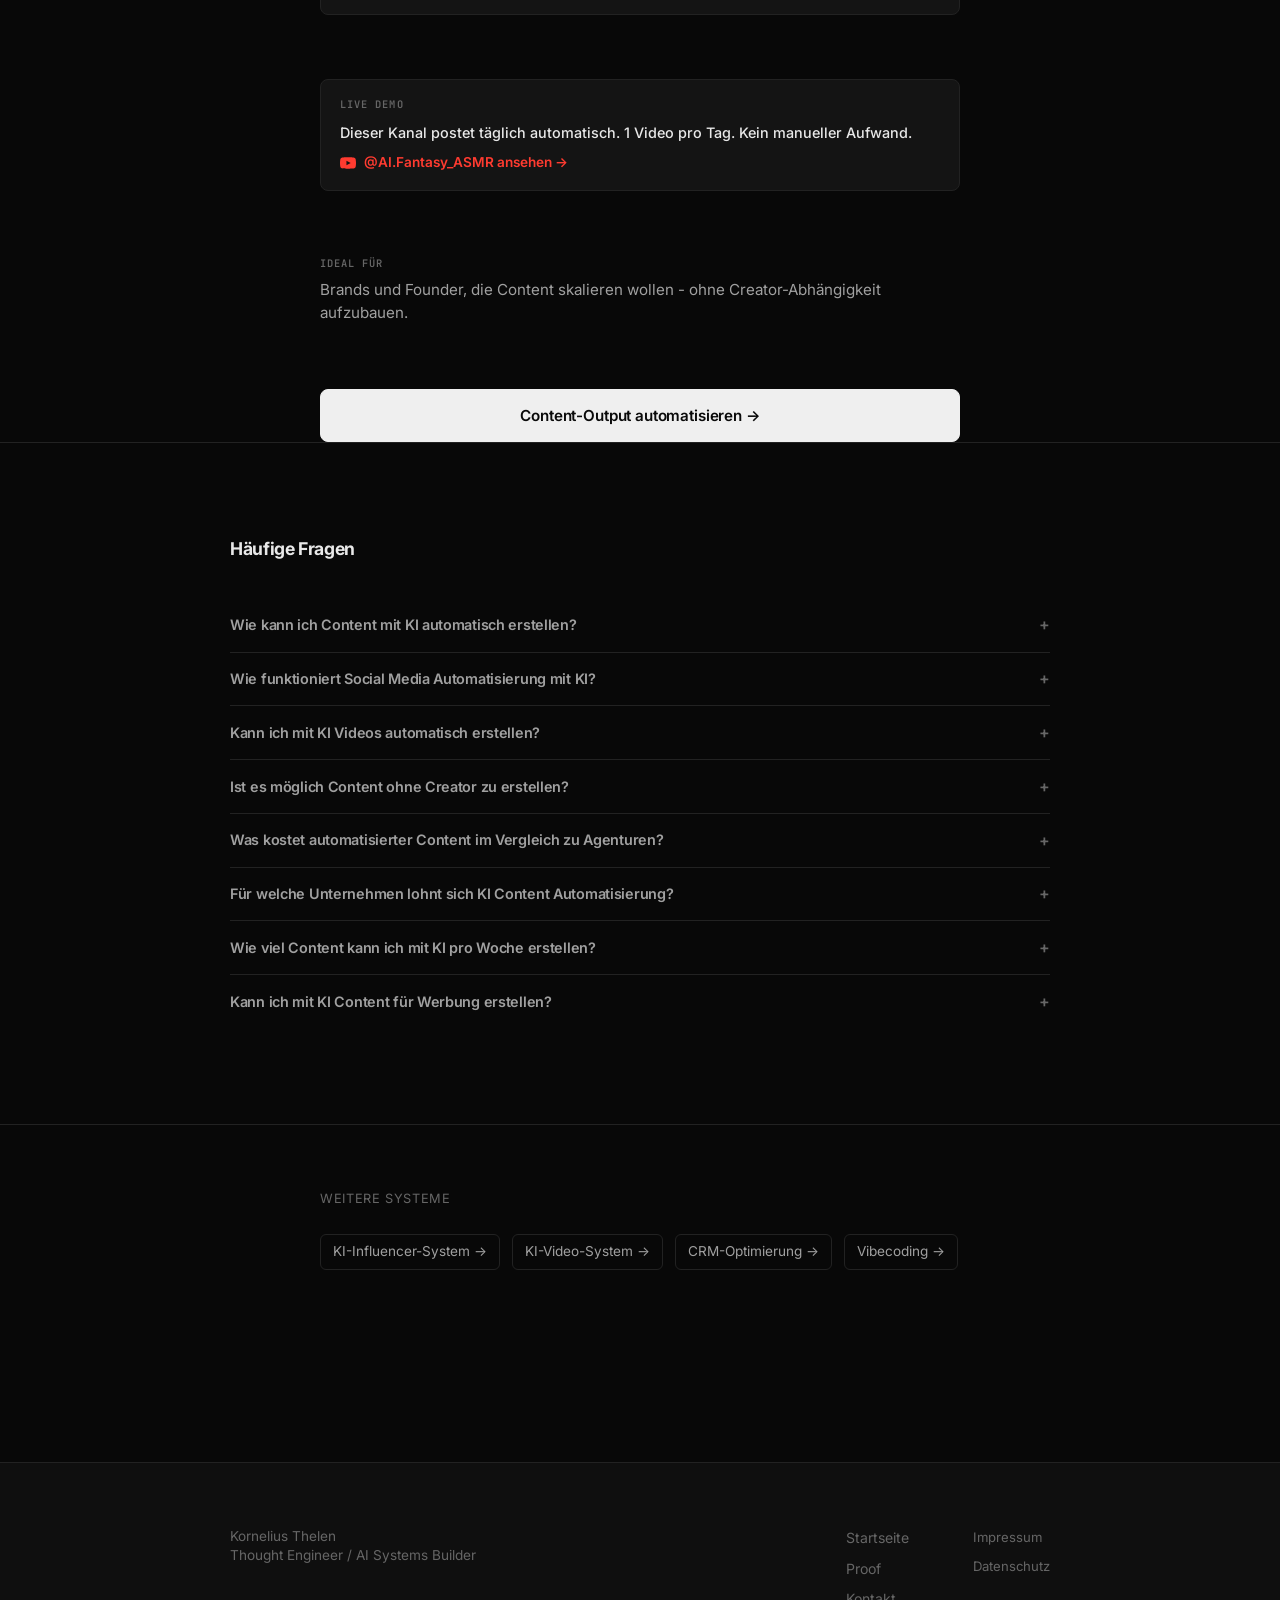
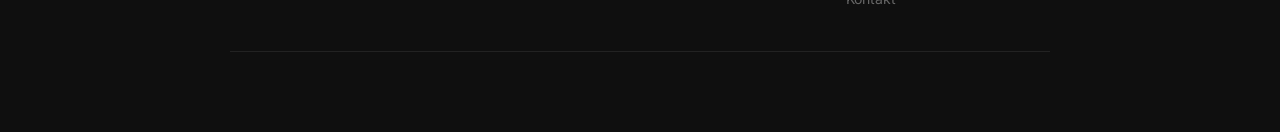
==== commit de5f4f23: "Increase nav bottom spacing on subpages https://claude.ai/code/session_01DqryBGtr8ZKgaUYKnGtKzf" ====
--- a/content-system.html
+++ b/content-system.html
@@ -57,7 +57,7 @@
 <body>
 
   <nav class="nav" id="nav">
-    <div class="nav__inner">
+    <div class="nav__inner" style="padding-bottom: 1.5rem;">
       
       <ul class="nav__links" role="list">
         <li class="nav__dropdown">
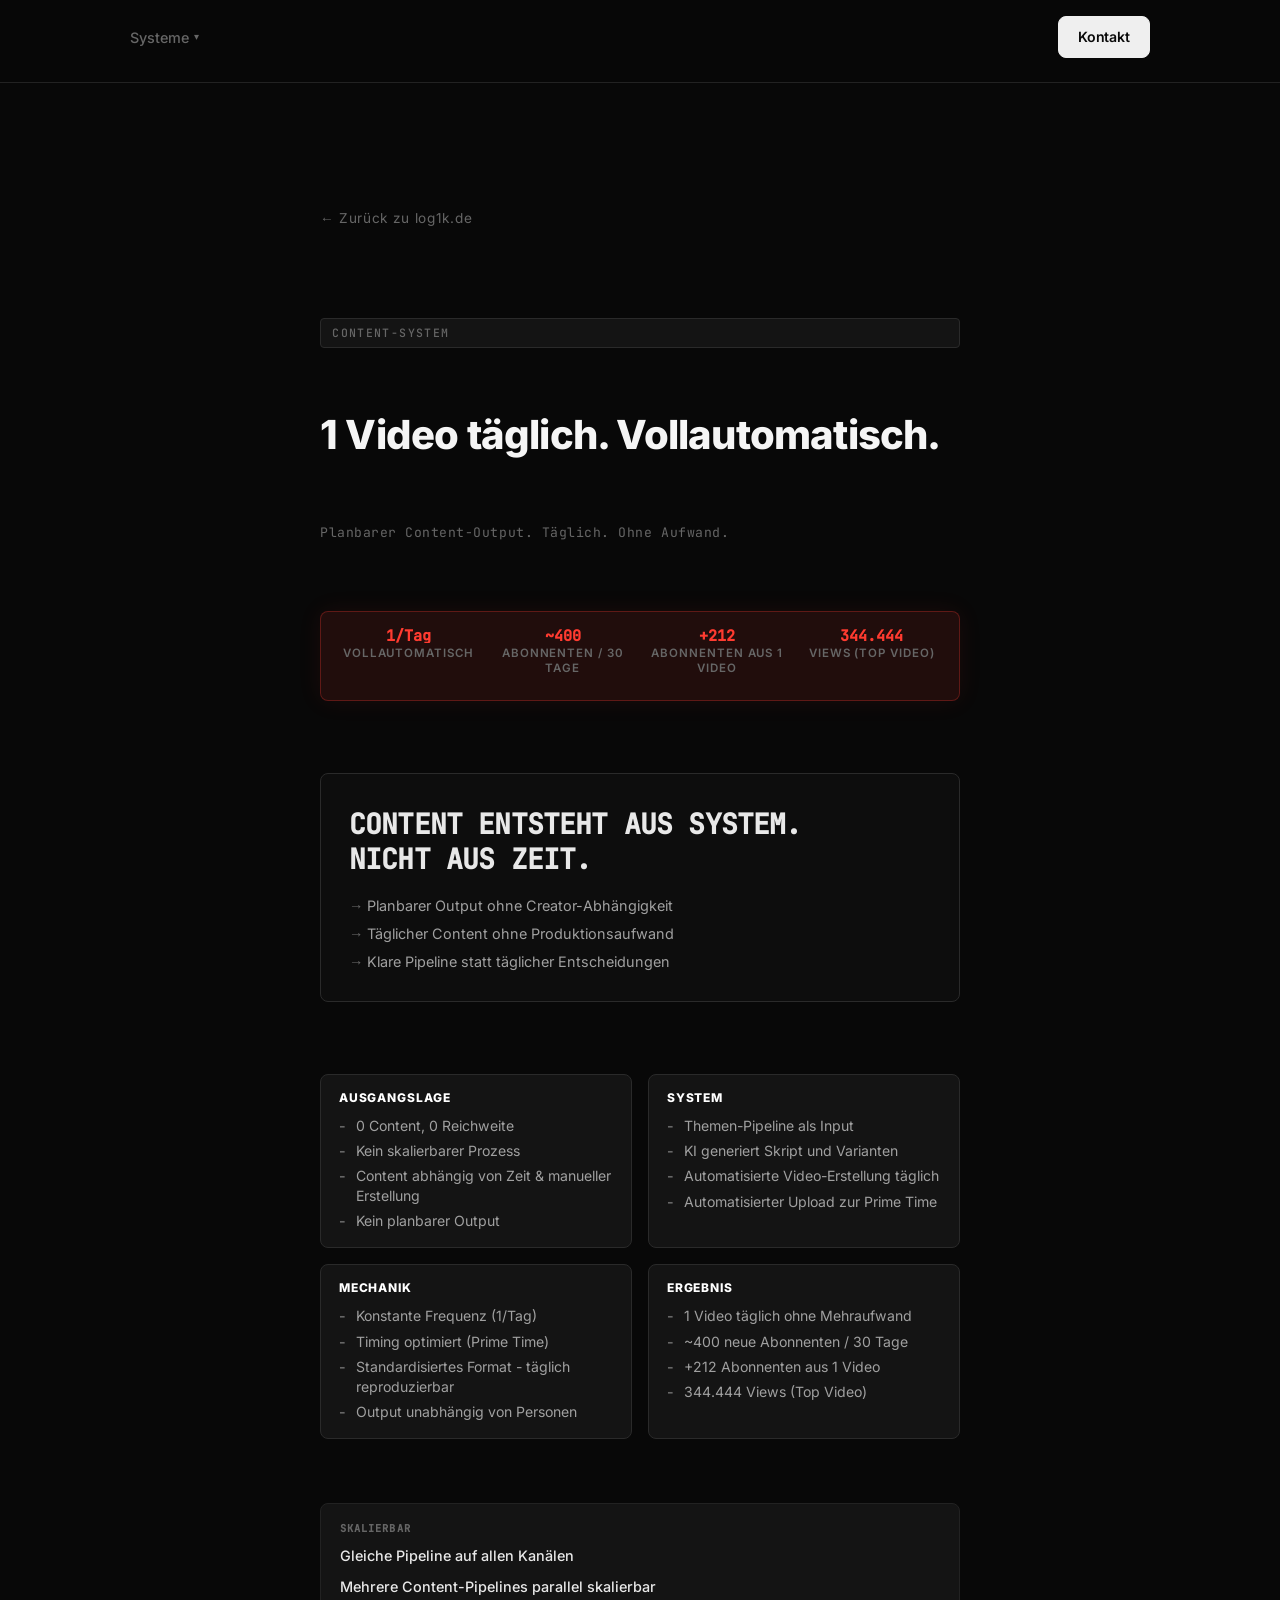
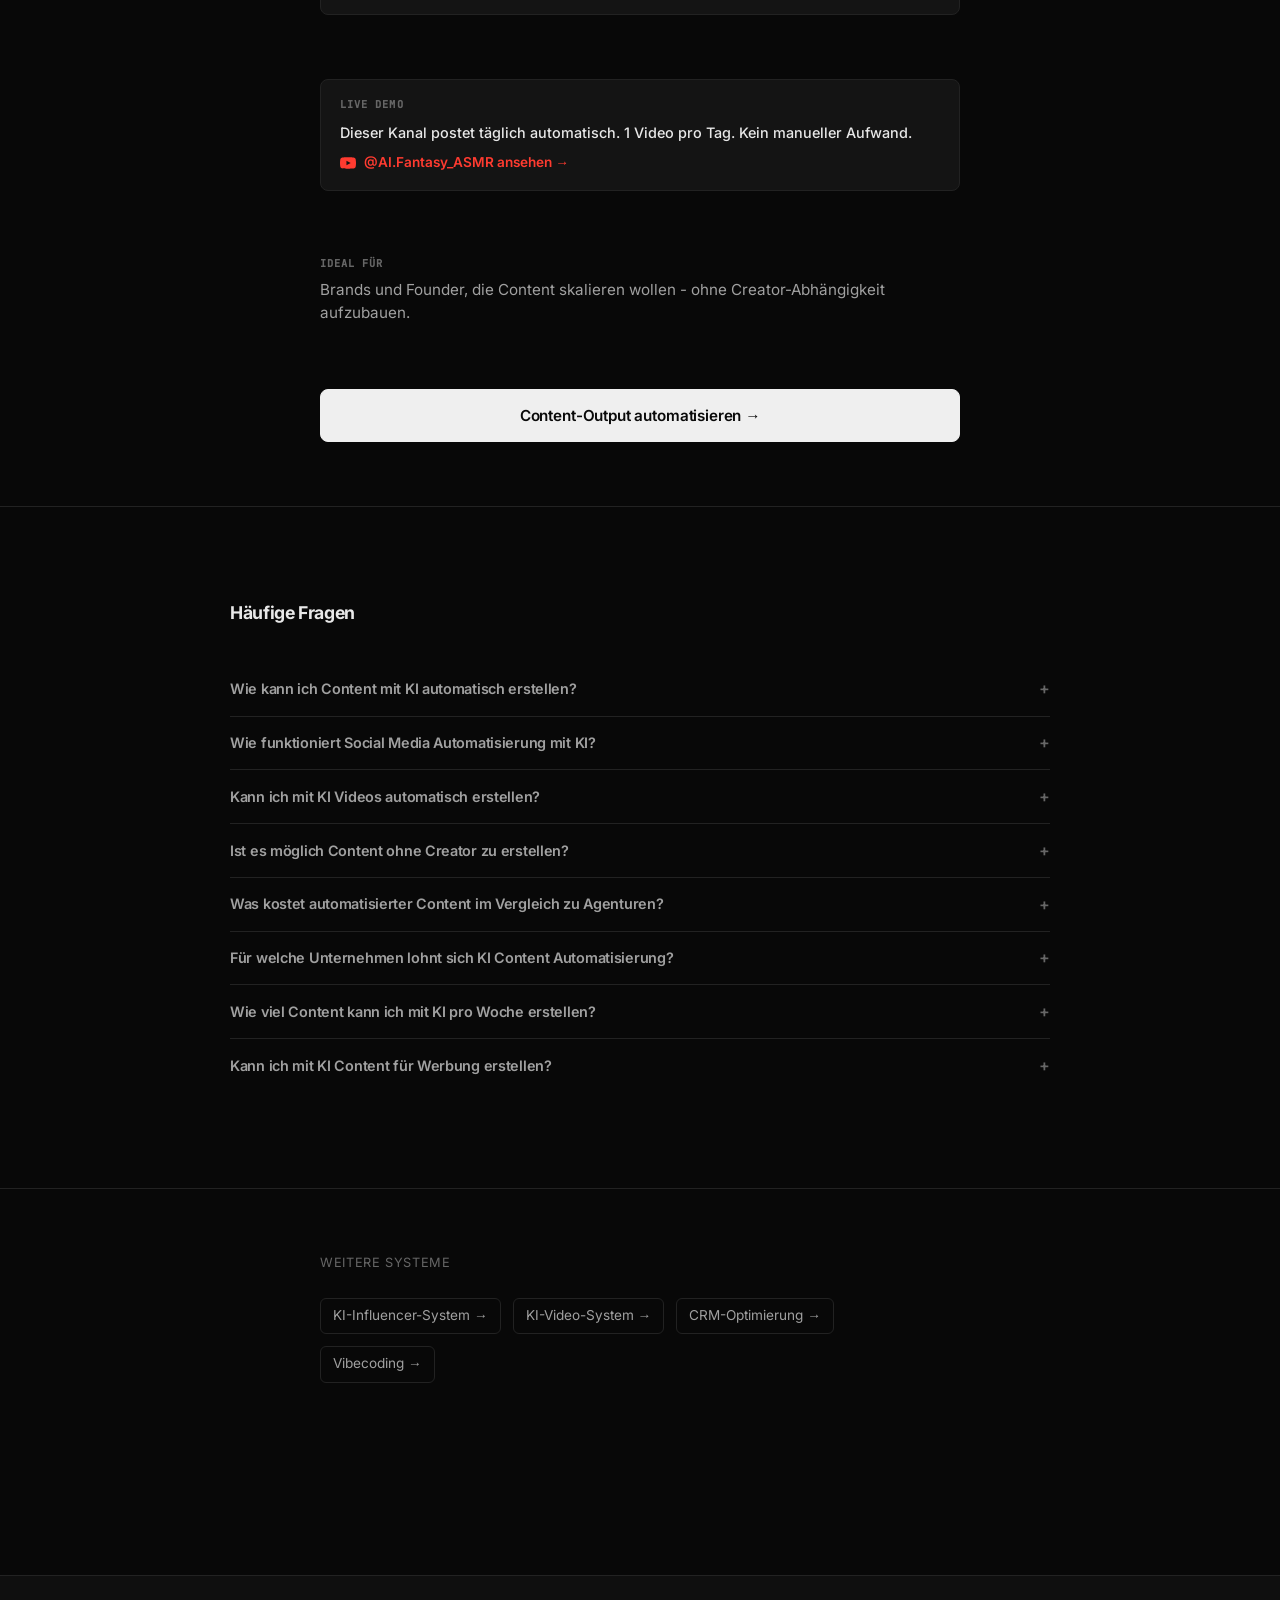
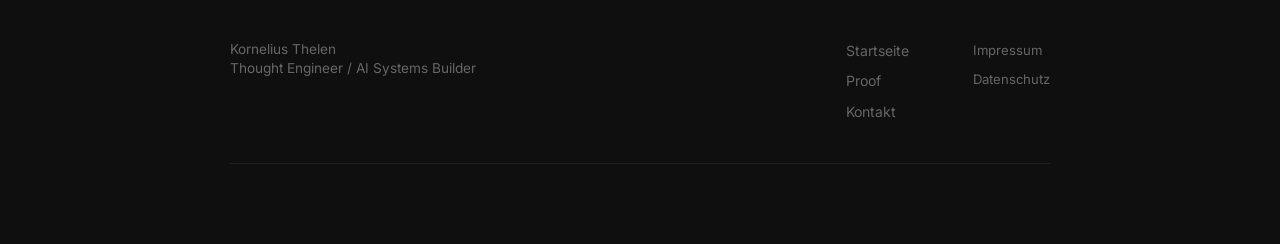
==== commit 5ec7998d: "Replace Google Fonts with self-hosted WOFF2 files - Downloaded Inter (300-900) and JetBrains Mono (4" ====
--- a/content-system.html
+++ b/content-system.html
@@ -43,9 +43,7 @@
     ]
   }
   </script>
-  <link rel="preconnect" href="https://fonts.googleapis.com">
-  <link rel="preconnect" href="https://fonts.gstatic.com" crossorigin>
-  <link href="https://fonts.googleapis.com/css2?family=Inter:wght@300;400;500;600;700;800;900&family=JetBrains+Mono:wght@400;500&display=swap" rel="stylesheet">
+  <link rel="stylesheet" href="/fonts/fonts.css">
   <link rel="stylesheet" href="style.css">
   <style>
     .cs-page { padding-top: calc(5rem + var(--space-3xl)); padding-bottom: var(--space-3xl); min-height: 80vh; }
--- a/fonts/fonts.css
+++ b/fonts/fonts.css
@@ -0,0 +1,12 @@
+/* Inter */
+@font-face { font-family: 'Inter'; font-style: normal; font-weight: 300; font-display: swap; src: url('inter-latin-300-normal.woff2') format('woff2'); unicode-range: U+0000-00FF, U+0131, U+0152-0153, U+02BB-02BC, U+02C6, U+02DA, U+02DC, U+0304, U+0308, U+0329, U+2000-206F, U+20AC, U+2122, U+2191, U+2193, U+2212, U+2215, U+FEFF, U+FFFD; }
+@font-face { font-family: 'Inter'; font-style: normal; font-weight: 400; font-display: swap; src: url('inter-latin-400-normal.woff2') format('woff2'); unicode-range: U+0000-00FF, U+0131, U+0152-0153, U+02BB-02BC, U+02C6, U+02DA, U+02DC, U+0304, U+0308, U+0329, U+2000-206F, U+20AC, U+2122, U+2191, U+2193, U+2212, U+2215, U+FEFF, U+FFFD; }
+@font-face { font-family: 'Inter'; font-style: normal; font-weight: 500; font-display: swap; src: url('inter-latin-500-normal.woff2') format('woff2'); unicode-range: U+0000-00FF, U+0131, U+0152-0153, U+02BB-02BC, U+02C6, U+02DA, U+02DC, U+0304, U+0308, U+0329, U+2000-206F, U+20AC, U+2122, U+2191, U+2193, U+2212, U+2215, U+FEFF, U+FFFD; }
+@font-face { font-family: 'Inter'; font-style: normal; font-weight: 600; font-display: swap; src: url('inter-latin-600-normal.woff2') format('woff2'); unicode-range: U+0000-00FF, U+0131, U+0152-0153, U+02BB-02BC, U+02C6, U+02DA, U+02DC, U+0304, U+0308, U+0329, U+2000-206F, U+20AC, U+2122, U+2191, U+2193, U+2212, U+2215, U+FEFF, U+FFFD; }
+@font-face { font-family: 'Inter'; font-style: normal; font-weight: 700; font-display: swap; src: url('inter-latin-700-normal.woff2') format('woff2'); unicode-range: U+0000-00FF, U+0131, U+0152-0153, U+02BB-02BC, U+02C6, U+02DA, U+02DC, U+0304, U+0308, U+0329, U+2000-206F, U+20AC, U+2122, U+2191, U+2193, U+2212, U+2215, U+FEFF, U+FFFD; }
+@font-face { font-family: 'Inter'; font-style: normal; font-weight: 800; font-display: swap; src: url('inter-latin-800-normal.woff2') format('woff2'); unicode-range: U+0000-00FF, U+0131, U+0152-0153, U+02BB-02BC, U+02C6, U+02DA, U+02DC, U+0304, U+0308, U+0329, U+2000-206F, U+20AC, U+2122, U+2191, U+2193, U+2212, U+2215, U+FEFF, U+FFFD; }
+@font-face { font-family: 'Inter'; font-style: normal; font-weight: 900; font-display: swap; src: url('inter-latin-900-normal.woff2') format('woff2'); unicode-range: U+0000-00FF, U+0131, U+0152-0153, U+02BB-02BC, U+02C6, U+02DA, U+02DC, U+0304, U+0308, U+0329, U+2000-206F, U+20AC, U+2122, U+2191, U+2193, U+2212, U+2215, U+FEFF, U+FFFD; }
+
+/* JetBrains Mono */
+@font-face { font-family: 'JetBrains Mono'; font-style: normal; font-weight: 400; font-display: swap; src: url('jetbrains-mono-latin-400-normal.woff2') format('woff2'); unicode-range: U+0000-00FF, U+0131, U+0152-0153, U+02BB-02BC, U+02C6, U+02DA, U+02DC, U+0304, U+0308, U+0329, U+2000-206F, U+20AC, U+2122, U+2191, U+2193, U+2212, U+2215, U+FEFF, U+FFFD; }
+@font-face { font-family: 'JetBrains Mono'; font-style: normal; font-weight: 500; font-display: swap; src: url('jetbrains-mono-latin-500-normal.woff2') format('woff2'); unicode-range: U+0000-00FF, U+0131, U+0152-0153, U+02BB-02BC, U+02C6, U+02DA, U+02DC, U+0304, U+0308, U+0329, U+2000-206F, U+20AC, U+2122, U+2191, U+2193, U+2212, U+2215, U+FEFF, U+FFFD; }
--- a/style.css
+++ b/style.css
@@ -2340,6 +2340,7 @@
 
 /* === SUBPAGE FAQ === */
 .cs-faq {
+  margin-top: var(--space-xl);
   padding: var(--space-2xl) 0;
   border-top: 1px solid var(--border);
 }
